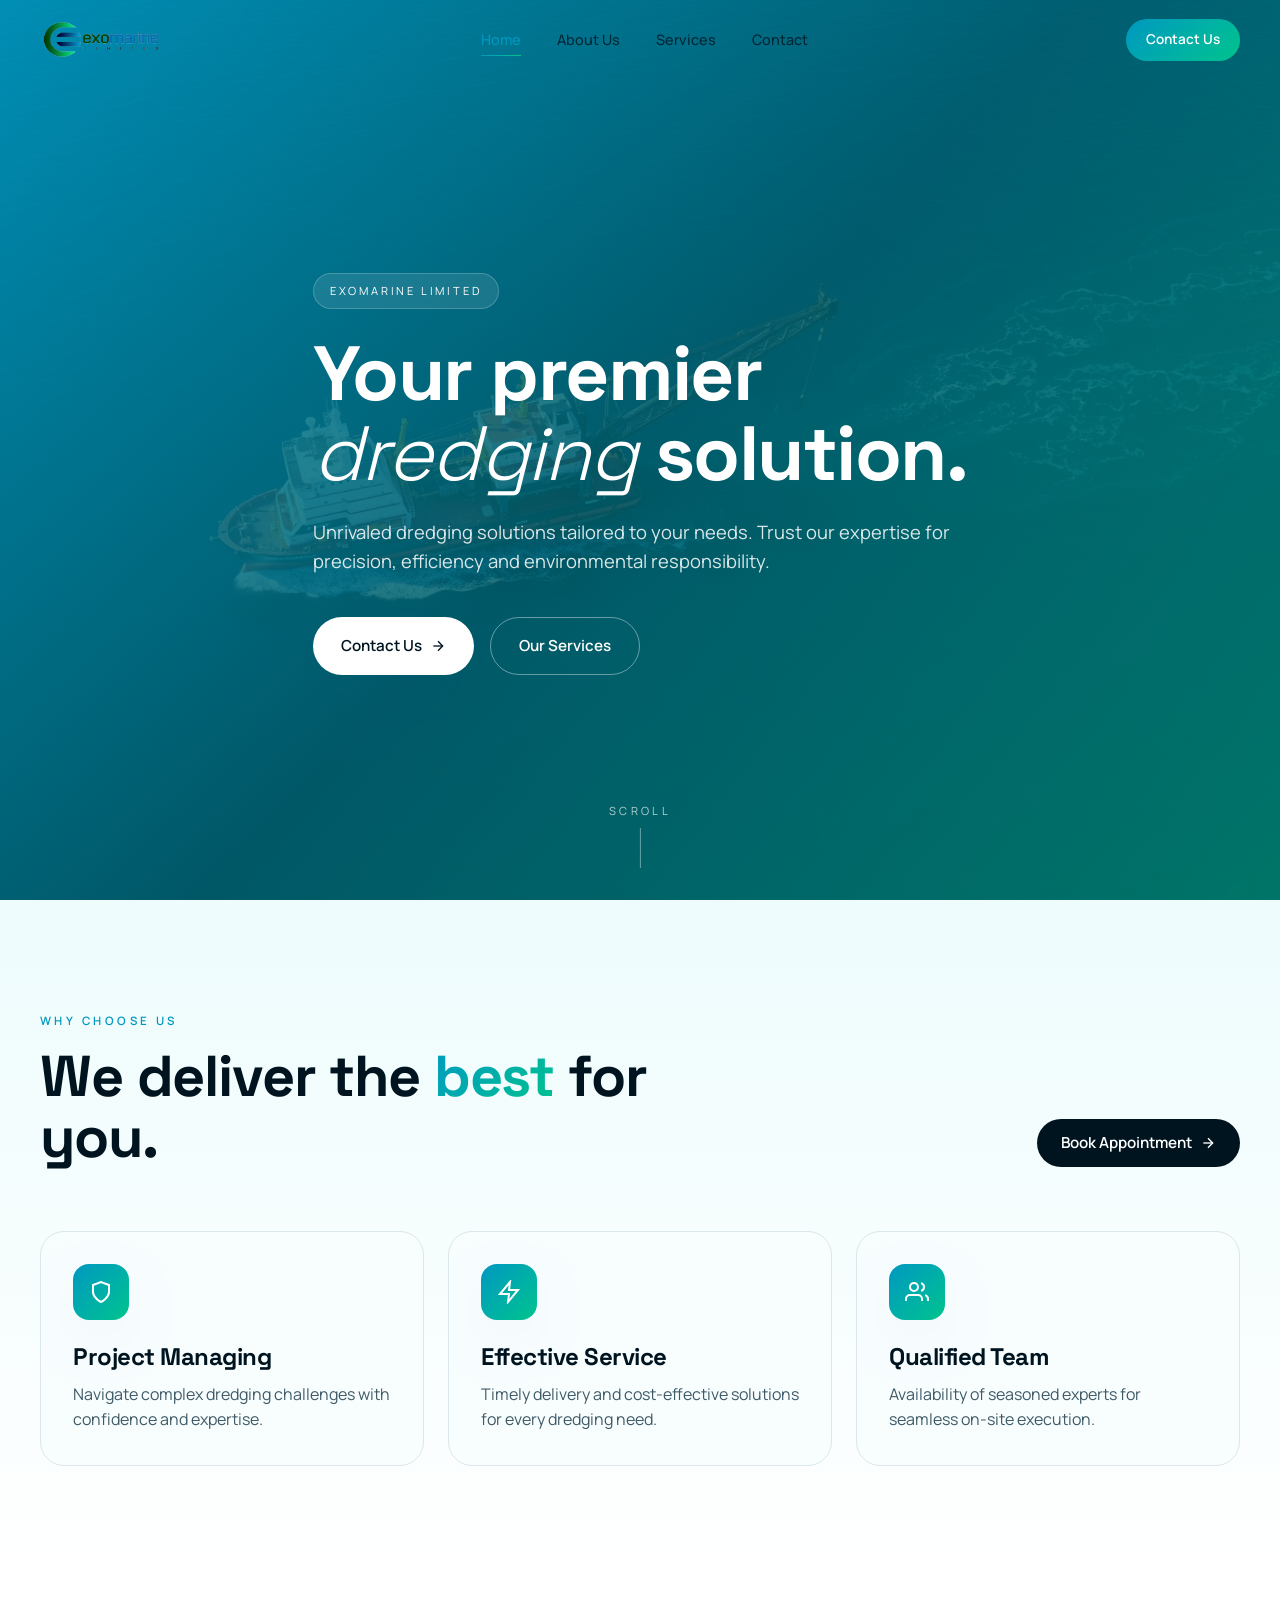
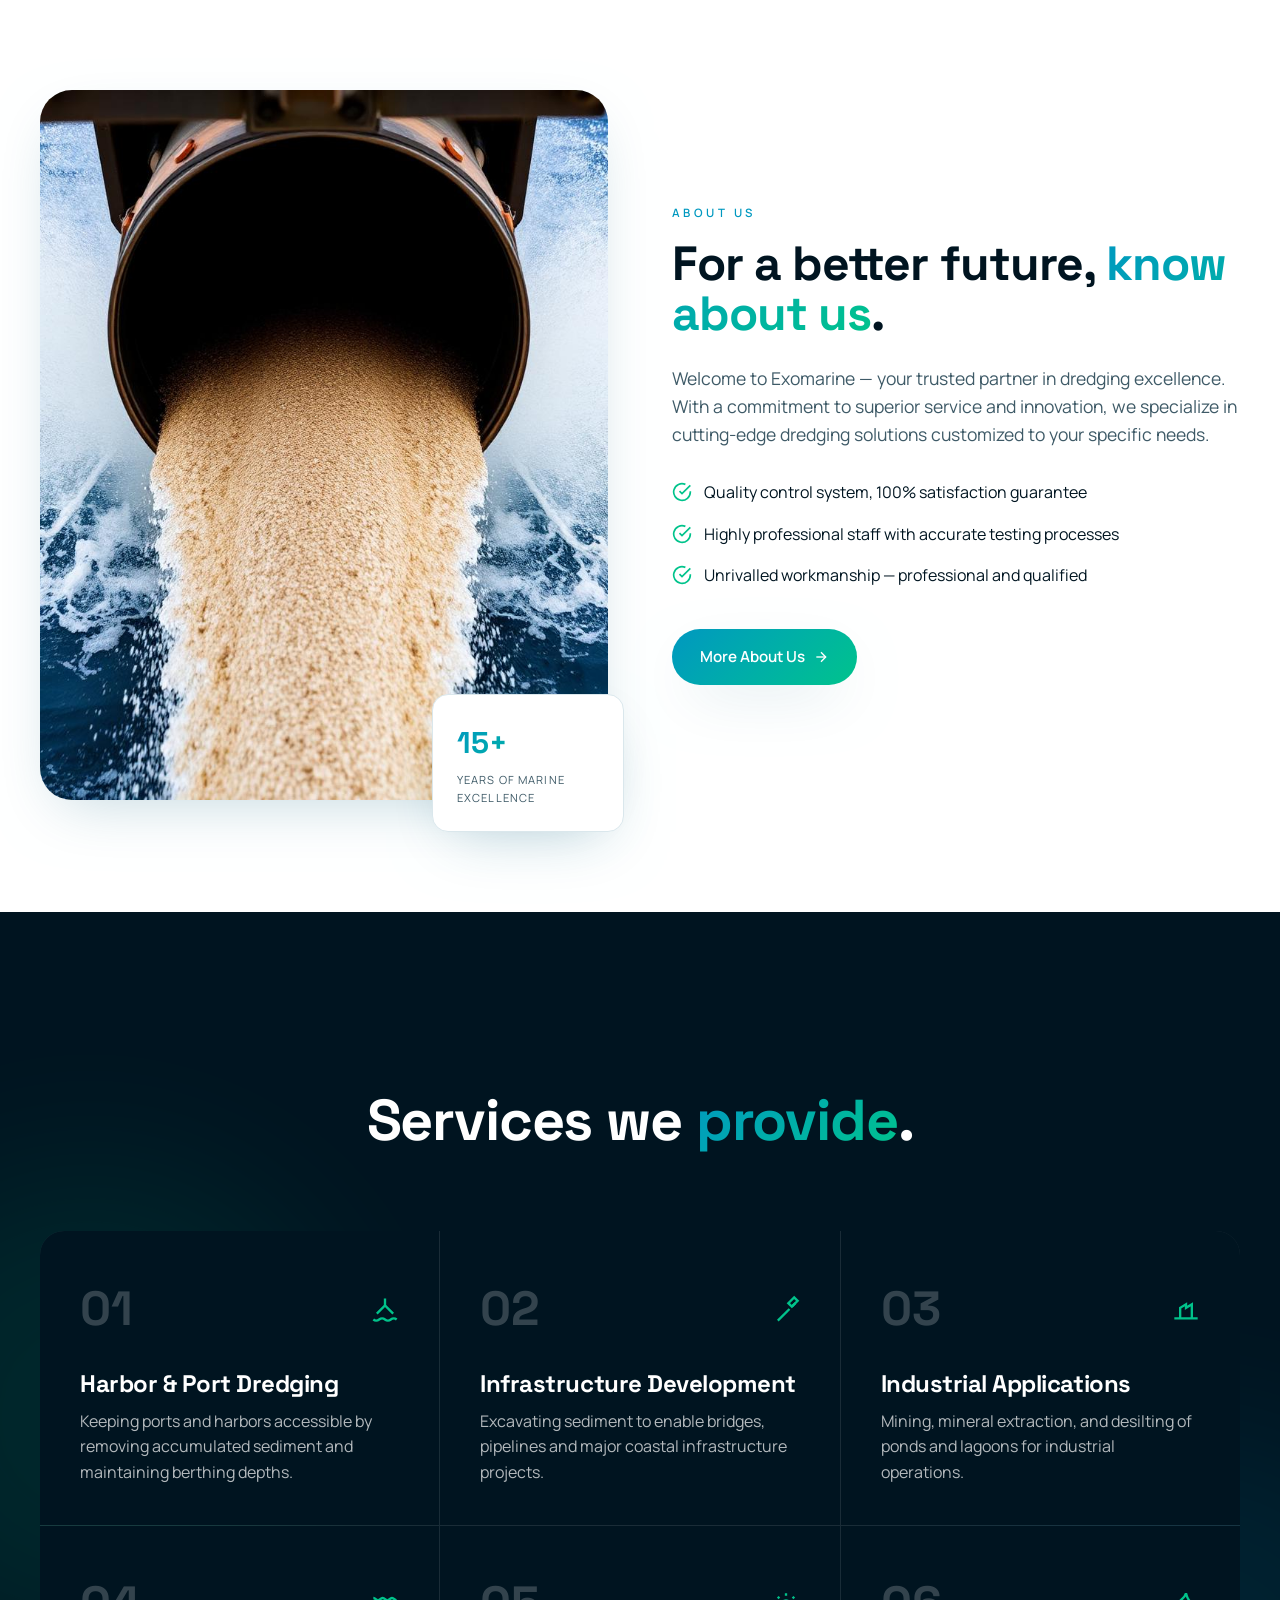
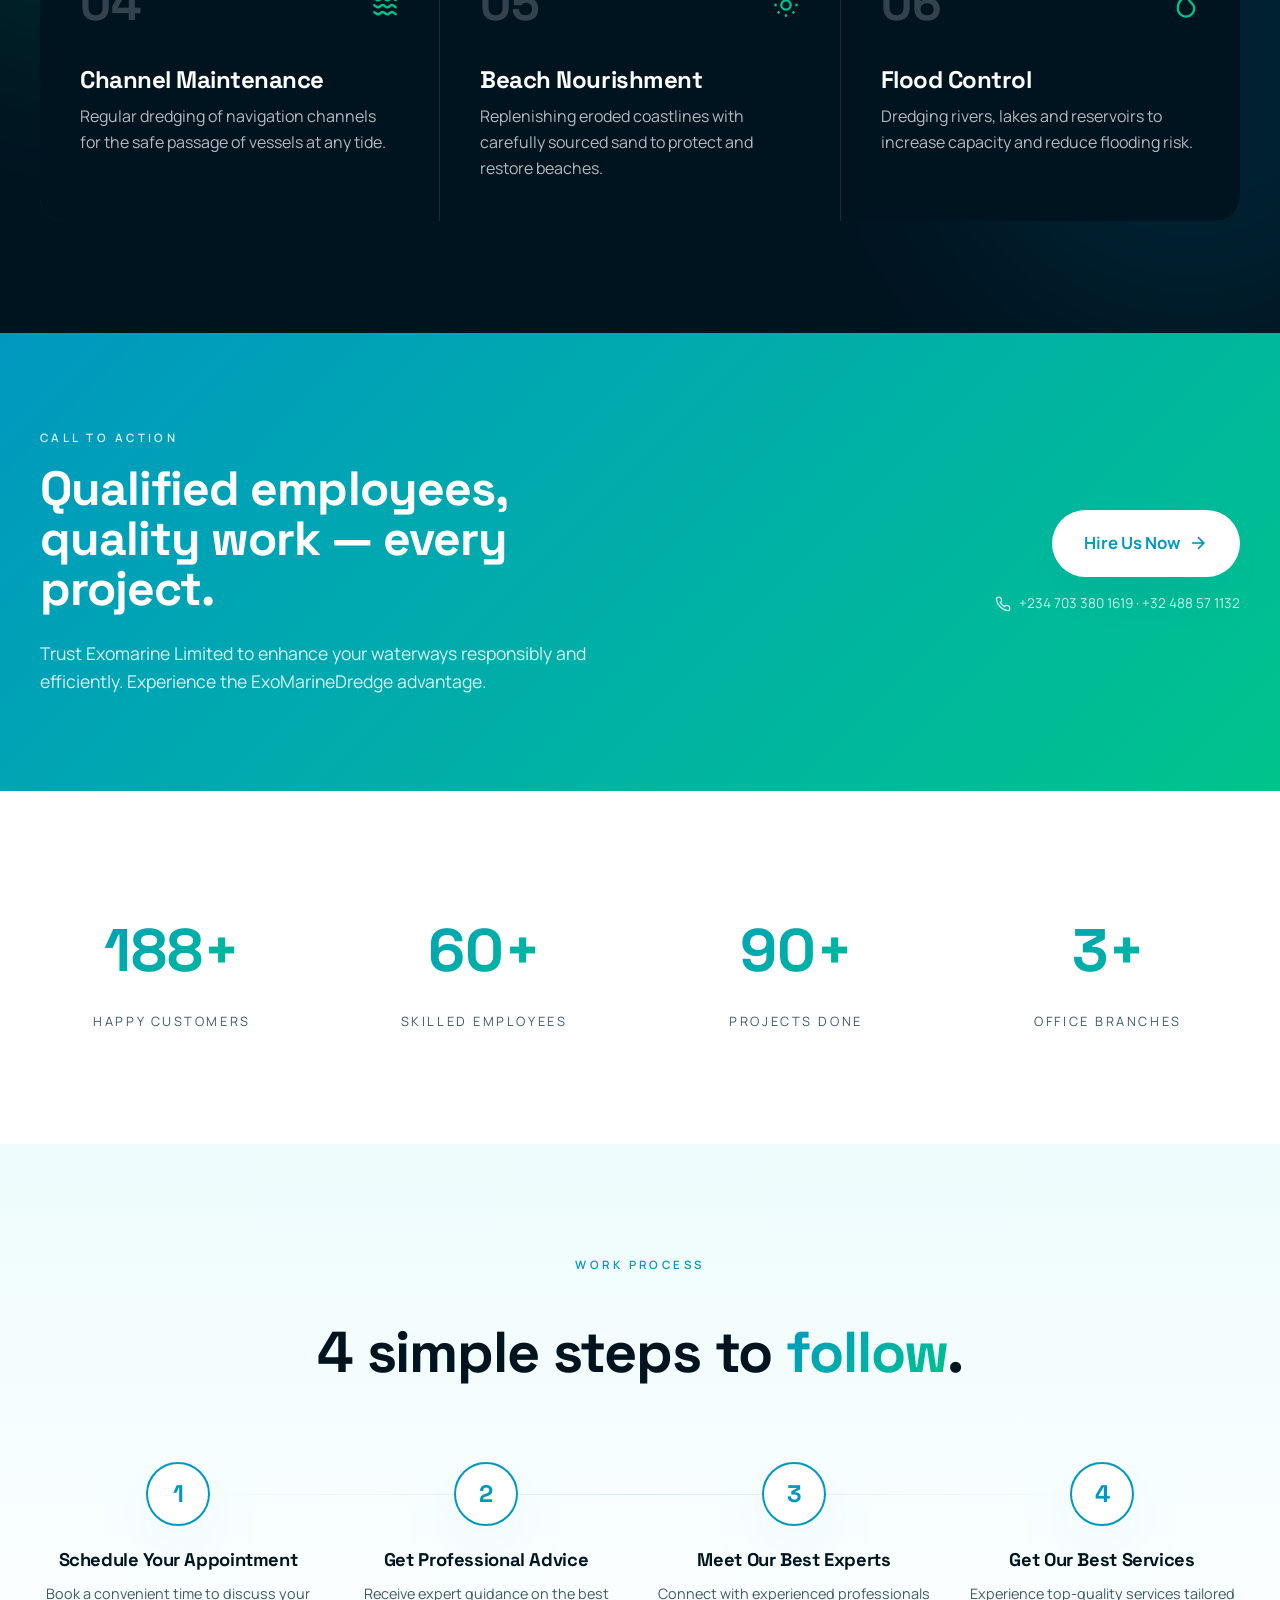
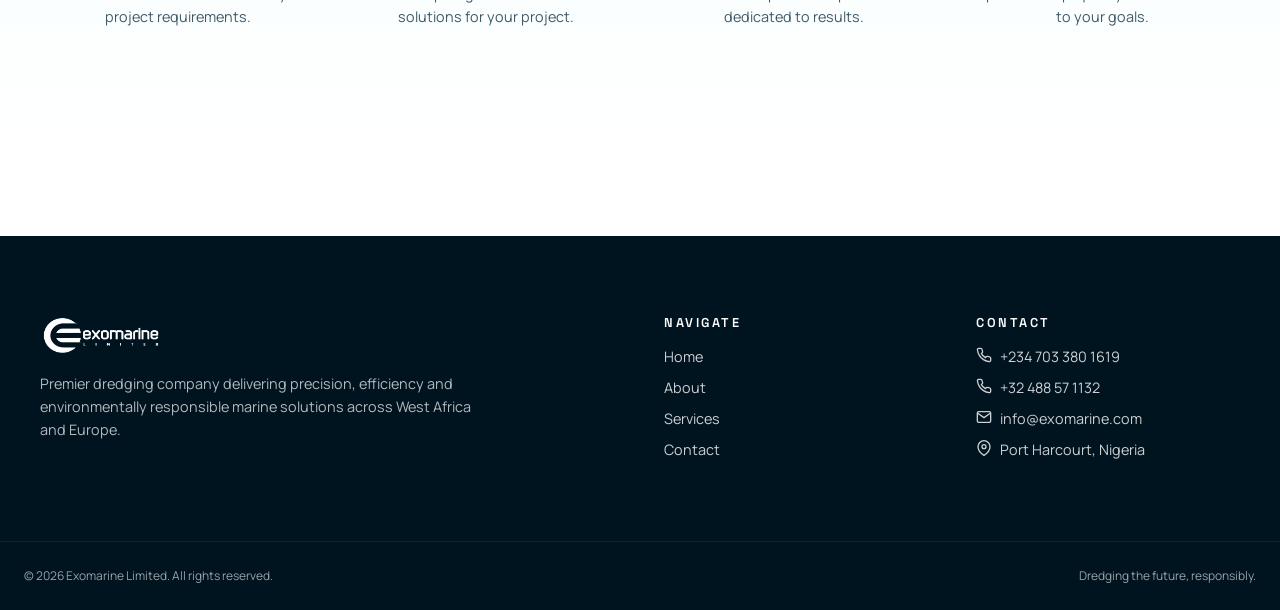
==== index.html @ 4a52fbdf "first commit" ====
<!DOCTYPE html>
<html lang="en">
<head>
<meta charset="UTF-8" />
<meta name="viewport" content="width=device-width, initial-scale=1.0" />
<title>Exomarine Limited — Premier Dredging Solutions</title>
<meta name="description" content="Unrivaled dredging solutions tailored to your needs. Precision, efficiency and environmental responsibility across ports, harbors and coastal infrastructure." />
<link rel="icon" href="images/cropped-Exomarinedredge-removebg-preview.png" />
<link rel="stylesheet" href="css/styles.css" />
</head>
<body>

<!-- HEADER -->
<header class="site-header">
  <div class="header-inner">
    <a href="index.html" class="logo"><img src="images/cropped-Exomarinedredge-removebg-preview.png" alt="Exomarine Logo" /></a>
    <nav class="nav-desktop">
      <a href="index.html" class="active">Home</a>
      <a href="about.html">About Us</a>
      <a href="services.html">Services</a>
      <a href="contact.html">Contact</a>
    </nav>
    <a href="contact.html" class="btn btn-brand header-cta">Contact Us</a>
    <button class="menu-toggle" aria-label="Toggle menu">
      <svg viewBox="0 0 24 24" fill="none" stroke="currentColor" stroke-width="2"><line x1="4" y1="6" x2="20" y2="6"/><line x1="4" y1="12" x2="20" y2="12"/><line x1="4" y1="18" x2="20" y2="18"/></svg>
    </button>
  </div>
  <nav class="nav-mobile">
    <a href="index.html">Home</a>
    <a href="about.html">About Us</a>
    <a href="services.html">Services</a>
    <a href="contact.html">Contact</a>
    <a href="contact.html" class="btn btn-brand">Contact Us</a>
  </nav>
</header>

<!-- HERO -->
<section class="hero">
  <div class="hero-bg"><img src="images/hero-dredger.jpg" alt="Industrial dredging vessel at sea" /></div>
  <div class="container hero-inner">
    <div class="reveal hero-pill">Exomarine Limited</div>
    <h1 class="reveal reveal-d1">Your premier<br /><span class="italic-light">dredging</span> solution.</h1>
    <p class="reveal reveal-d2">Unrivaled dredging solutions tailored to your needs. Trust our expertise for precision, efficiency and environmental responsibility.</p>
    <div class="reveal reveal-d3 hero-actions">
      <a href="contact.html" class="btn btn-white">Contact Us
        <svg class="arrow" width="16" height="16" viewBox="0 0 24 24" fill="none" stroke="currentColor" stroke-width="2"><line x1="5" y1="12" x2="19" y2="12"/><polyline points="12 5 19 12 12 19"/></svg></a>
      <a href="services.html" class="btn btn-outline-white">Our Services</a>
    </div>
  </div>
  <div class="scroll-cue">Scroll<div class="line"></div></div>
</section>

<!-- WHY CHOOSE US -->
<section class="section section-soft">
  <div class="container">
    <div class="section-head">
      <div class="reveal" style="max-width:640px">
        <div class="eyebrow" style="margin-bottom:1rem">Why Choose Us</div>
        <h2>We deliver the <span class="gradient-text">best</span> for you.</h2>
      </div>
      <a href="contact.html" class="btn btn-dark reveal">Book Appointment
        <svg class="arrow" width="16" height="16" viewBox="0 0 24 24" fill="none" stroke="currentColor" stroke-width="2"><line x1="5" y1="12" x2="19" y2="12"/><polyline points="12 5 19 12 12 19"/></svg></a>
    </div>
    <div class="feature-grid">
      <div class="feature-card reveal reveal-d1">
        <div class="icon-tile"><svg viewBox="0 0 24 24" fill="none" stroke="currentColor" stroke-width="2"><path d="M12 22s8-4 8-10V5l-8-3-8 3v7c0 6 8 10 8 10z"/></svg></div>
        <h3>Project Managing</h3>
        <p>Navigate complex dredging challenges with confidence and expertise.</p>
      </div>
      <div class="feature-card reveal reveal-d2">
        <div class="icon-tile"><svg viewBox="0 0 24 24" fill="none" stroke="currentColor" stroke-width="2"><polygon points="13 2 3 14 12 14 11 22 21 10 12 10 13 2"/></svg></div>
        <h3>Effective Service</h3>
        <p>Timely delivery and cost-effective solutions for every dredging need.</p>
      </div>
      <div class="feature-card reveal reveal-d3">
        <div class="icon-tile"><svg viewBox="0 0 24 24" fill="none" stroke="currentColor" stroke-width="2"><path d="M17 21v-2a4 4 0 0 0-4-4H5a4 4 0 0 0-4 4v2"/><circle cx="9" cy="7" r="4"/><path d="M23 21v-2a4 4 0 0 0-3-3.87"/><path d="M16 3.13a4 4 0 0 1 0 7.75"/></svg></div>
        <h3>Qualified Team</h3>
        <p>Availability of seasoned experts for seamless on-site execution.</p>
      </div>
    </div>
  </div>
</section>

<!-- ABOUT -->
<section class="section">
  <div class="container split">
    <div class="reveal about-img-wrap">
      <div class="about-img"><img src="images/about-pipeline.jpg" alt="Dredging pipeline" loading="lazy" /></div>
      <div class="about-badge">
        <div class="num gradient-text">15+</div>
        <div class="lbl">Years of Marine Excellence</div>
      </div>
    </div>
    <div>
      <div class="reveal eyebrow" style="margin-bottom:1rem">About Us</div>
      <h2 class="reveal reveal-d1">For a better future, <span class="gradient-text">know about us</span>.</h2>
      <p class="reveal reveal-d2 lead">Welcome to Exomarine — your trusted partner in dredging excellence. With a commitment to superior service and innovation, we specialize in cutting-edge dredging solutions customized to your specific needs.</p>
      <ul class="check-list">
        <li class="reveal reveal-d2"><svg viewBox="0 0 24 24" fill="none" stroke="currentColor" stroke-width="2"><path d="M22 11.08V12a10 10 0 1 1-5.93-9.14"/><polyline points="22 4 12 14.01 9 11.01"/></svg><span>Quality control system, 100% satisfaction guarantee</span></li>
        <li class="reveal reveal-d3"><svg viewBox="0 0 24 24" fill="none" stroke="currentColor" stroke-width="2"><path d="M22 11.08V12a10 10 0 1 1-5.93-9.14"/><polyline points="22 4 12 14.01 9 11.01"/></svg><span>Highly professional staff with accurate testing processes</span></li>
        <li class="reveal reveal-d4"><svg viewBox="0 0 24 24" fill="none" stroke="currentColor" stroke-width="2"><path d="M22 11.08V12a10 10 0 1 1-5.93-9.14"/><polyline points="22 4 12 14.01 9 11.01"/></svg><span>Unrivalled workmanship — professional and qualified</span></li>
      </ul>
      <a href="about.html" class="btn btn-brand reveal">More About Us
        <svg class="arrow" width="16" height="16" viewBox="0 0 24 24" fill="none" stroke="currentColor" stroke-width="2"><line x1="5" y1="12" x2="19" y2="12"/><polyline points="12 5 19 12 12 19"/></svg></a>
    </div>
  </div>
</section>

<!-- SERVICES -->
<section class="section section-dark">
  <div class="blob1"></div><div class="blob2"></div>
  <div class="container">
    <div class="section-head center">
      <div class="reveal eyebrow eyebrow-secondary" style="margin-bottom:1rem">Our Services</div>
      <h2 class="reveal reveal-d1 center">Services we <span class="gradient-text">provide</span>.</h2>
    </div>
    <div class="svc-grid">
      <div class="svc-cell reveal reveal-d1">
        <div class="top"><span class="num">01</span>
          <svg class="svc-icon" viewBox="0 0 24 24" fill="none" stroke="currentColor" stroke-width="2"><path d="M2 21c.6.5 1.2 1 2.5 1 2.5 0 2.5-2 5-2 1.3 0 1.9.5 2.5 1s1.2 1 2.5 1c2.5 0 2.5-2 5-2 1.3 0 1.9.5 2.5 1"/><path d="M19 16l-7-7-7 7"/><path d="M12 3v6"/></svg></div>
        <h3>Harbor &amp; Port Dredging</h3>
        <p>Keeping ports and harbors accessible by removing accumulated sediment and maintaining berthing depths.</p>
      </div>
      <div class="svc-cell reveal reveal-d2">
        <div class="top"><span class="num">02</span>
          <svg class="svc-icon" viewBox="0 0 24 24" fill="none" stroke="currentColor" stroke-width="2"><path d="M15 12 5 22"/><path d="m20 7-3 3"/><path d="M22 5 19 2l-5 5 3 3z"/></svg></div>
        <h3>Infrastructure Development</h3>
        <p>Excavating sediment to enable bridges, pipelines and major coastal infrastructure projects.</p>
      </div>
      <div class="svc-cell reveal reveal-d3">
        <div class="top"><span class="num">03</span>
          <svg class="svc-icon" viewBox="0 0 24 24" fill="none" stroke="currentColor" stroke-width="2"><path d="M2 20h20"/><path d="M17 20V8l-5 3V8l-5 3v9"/></svg></div>
        <h3>Industrial Applications</h3>
        <p>Mining, mineral extraction, and desilting of ponds and lagoons for industrial operations.</p>
      </div>
      <div class="svc-cell reveal reveal-d4">
        <div class="top"><span class="num">04</span>
          <svg class="svc-icon" viewBox="0 0 24 24" fill="none" stroke="currentColor" stroke-width="2"><path d="M2 6c2 0 2 2 4 2s2-2 4-2 2 2 4 2 2-2 4-2 2 2 4 2"/><path d="M2 12c2 0 2 2 4 2s2-2 4-2 2 2 4 2 2-2 4-2 2 2 4 2"/><path d="M2 18c2 0 2 2 4 2s2-2 4-2 2 2 4 2 2-2 4-2 2 2 4 2"/></svg></div>
        <h3>Channel Maintenance</h3>
        <p>Regular dredging of navigation channels for the safe passage of vessels at any tide.</p>
      </div>
      <div class="svc-cell reveal reveal-d1">
        <div class="top"><span class="num">05</span>
          <svg class="svc-icon" viewBox="0 0 24 24" fill="none" stroke="currentColor" stroke-width="2"><circle cx="12" cy="12" r="4"/><path d="M12 2v2M12 20v2M4.93 4.93l1.41 1.41M17.66 17.66l1.41 1.41M2 12h2M20 12h2M6.34 17.66l-1.41 1.41M19.07 4.93l-1.41 1.41"/></svg></div>
        <h3>Beach Nourishment</h3>
        <p>Replenishing eroded coastlines with carefully sourced sand to protect and restore beaches.</p>
      </div>
      <div class="svc-cell reveal reveal-d2">
        <div class="top"><span class="num">06</span>
          <svg class="svc-icon" viewBox="0 0 24 24" fill="none" stroke="currentColor" stroke-width="2"><path d="M12 22a7 7 0 0 0 7-7c0-2-1-3.9-3-5.5S12.5 4 12 2c-.5 2-2 3.9-4 5.5S5 13 5 15a7 7 0 0 0 7 7z"/></svg></div>
        <h3>Flood Control</h3>
        <p>Dredging rivers, lakes and reservoirs to increase capacity and reduce flooding risk.</p>
      </div>
    </div>
  </div>
</section>

<!-- CTA STRIP -->
<section class="cta-strip">
  <div class="container grid">
    <div>
      <div class="reveal eyebrow eyebrow-light" style="margin-bottom:1rem">Call to Action</div>
      <h2 class="reveal reveal-d1">Qualified employees, quality work — every project.</h2>
      <p class="reveal reveal-d2">Trust Exomarine Limited to enhance your waterways responsibly and efficiently. Experience the ExoMarineDredge advantage.</p>
    </div>
    <div class="cta-side reveal reveal-d3">
      <a href="contact.html" class="btn btn-cta">Hire Us Now
        <svg class="arrow" width="20" height="20" viewBox="0 0 24 24" fill="none" stroke="currentColor" stroke-width="2"><line x1="5" y1="12" x2="19" y2="12"/><polyline points="12 5 19 12 12 19"/></svg></a>
      <span class="cta-phone"><svg viewBox="0 0 24 24" fill="none" stroke="currentColor" stroke-width="2"><path d="M22 16.92v3a2 2 0 0 1-2.18 2 19.79 19.79 0 0 1-8.63-3.07 19.5 19.5 0 0 1-6-6 19.79 19.79 0 0 1-3.07-8.67A2 2 0 0 1 4.11 2h3a2 2 0 0 1 2 1.72 12.84 12.84 0 0 0 .7 2.81 2 2 0 0 1-.45 2.11L8.09 9.91a16 16 0 0 0 6 6l1.27-1.27a2 2 0 0 1 2.11-.45 12.84 12.84 0 0 0 2.81.7A2 2 0 0 1 22 16.92z"/></svg> +234 703 380 1619 · +32 488 57 1132</span>
    </div>
  </div>
</section>

<!-- STATS -->
<section class="section">
  <div class="container stats">
    <div class="stat reveal reveal-d1"><div class="num" data-count="250">0+</div><div class="lbl">Happy Customers</div></div>
    <div class="stat reveal reveal-d2"><div class="num" data-count="80">0+</div><div class="lbl">Skilled Employees</div></div>
    <div class="stat reveal reveal-d3"><div class="num" data-count="120">0+</div><div class="lbl">Projects Done</div></div>
    <div class="stat reveal reveal-d4"><div class="num" data-count="4">0+</div><div class="lbl">Office Branches</div></div>
  </div>
</section>

<!-- PROCESS -->
<section class="section section-soft">
  <div class="container">
    <div class="section-head center">
      <div class="reveal eyebrow" style="margin-bottom:1rem">Work Process</div>
      <h2 class="reveal reveal-d1 center">4 simple steps to <span class="gradient-text">follow</span>.</h2>
    </div>
    <div class="process">
      <div class="step reveal reveal-d1"><div class="step-num">1</div><h3>Schedule Your Appointment</h3><p>Book a convenient time to discuss your project requirements.</p></div>
      <div class="step reveal reveal-d2"><div class="step-num">2</div><h3>Get Professional Advice</h3><p>Receive expert guidance on the best solutions for your project.</p></div>
      <div class="step reveal reveal-d3"><div class="step-num">3</div><h3>Meet Our Best Experts</h3><p>Connect with experienced professionals dedicated to results.</p></div>
      <div class="step reveal reveal-d4"><div class="step-num">4</div><h3>Get Our Best Services</h3><p>Experience top-quality services tailored to your goals.</p></div>
    </div>
  </div>
</section>

<!-- FOOTER -->
<footer class="site-footer">
  <div class="footer-inner">
    <div class="footer-brand">
      <img src="images/cropped-Exomarinedredge-removebg-preview.png" alt="Exomarine Logo" />
      <p>Premier dredging company delivering precision, efficiency and environmentally responsible marine solutions across West Africa and Europe.</p>
    </div>
    <div class="footer-col">
      <h4>Navigate</h4>
      <ul>
        <li><a href="index.html">Home</a></li>
        <li><a href="about.html">About</a></li>
        <li><a href="services.html">Services</a></li>
        <li><a href="contact.html">Contact</a></li>
      </ul>
    </div>
    <div class="footer-col">
      <h4>Contact</h4>
      <ul>
        <li><svg viewBox="0 0 24 24" fill="none" stroke="currentColor" stroke-width="2"><path d="M22 16.92v3a2 2 0 0 1-2.18 2 19.79 19.79 0 0 1-8.63-3.07 19.5 19.5 0 0 1-6-6 19.79 19.79 0 0 1-3.07-8.67A2 2 0 0 1 4.11 2h3a2 2 0 0 1 2 1.72 12.84 12.84 0 0 0 .7 2.81 2 2 0 0 1-.45 2.11L8.09 9.91a16 16 0 0 0 6 6l1.27-1.27a2 2 0 0 1 2.11-.45 12.84 12.84 0 0 0 2.81.7A2 2 0 0 1 22 16.92z"/></svg> +234 703 380 1619</li>
        <li><svg viewBox="0 0 24 24" fill="none" stroke="currentColor" stroke-width="2"><path d="M22 16.92v3a2 2 0 0 1-2.18 2 19.79 19.79 0 0 1-8.63-3.07 19.5 19.5 0 0 1-6-6 19.79 19.79 0 0 1-3.07-8.67A2 2 0 0 1 4.11 2h3a2 2 0 0 1 2 1.72 12.84 12.84 0 0 0 .7 2.81 2 2 0 0 1-.45 2.11L8.09 9.91a16 16 0 0 0 6 6l1.27-1.27a2 2 0 0 1 2.11-.45 12.84 12.84 0 0 0 2.81.7A2 2 0 0 1 22 16.92z"/></svg> +32 488 57 1132</li>
        <li><svg viewBox="0 0 24 24" fill="none" stroke="currentColor" stroke-width="2"><path d="M4 4h16c1.1 0 2 .9 2 2v12c0 1.1-.9 2-2 2H4c-1.1 0-2-.9-2-2V6c0-1.1.9-2 2-2z"/><polyline points="22,6 12,13 2,6"/></svg> info@exomarine.com</li>
        <li><svg viewBox="0 0 24 24" fill="none" stroke="currentColor" stroke-width="2"><path d="M21 10c0 7-9 13-9 13s-9-6-9-13a9 9 0 0 1 18 0z"/><circle cx="12" cy="10" r="3"/></svg> Port Harcourt, Nigeria</li>
      </ul>
    </div>
  </div>
  <div class="footer-bottom">
    <span>© <span id="year">2025</span> Exomarine Limited. All rights reserved.</span>
    <span>Dredging the future, responsibly.</span>
  </div>
</footer>

<script src="js/main.js"></script>
</body>
</html>
---- css/styles.css ----
/* Exomarine Limited — Static Stylesheet */
@import url('https://fonts.googleapis.com/css2?family=Space+Grotesk:wght@400;500;600;700&family=Manrope:wght@300;400;500;600;700;800&display=swap');

:root {
  --background: oklch(1 0 0);
  --foreground: oklch(0.18 0.04 230);
  --card: oklch(0.99 0.005 220);
  --muted: oklch(0.96 0.01 220);
  --muted-foreground: oklch(0.45 0.04 230);
  --border: oklch(0.92 0.015 220);
  --primary: oklch(0.62 0.14 220);
  --secondary: oklch(0.72 0.16 165);
  --brand-blue: oklch(0.62 0.14 220);
  --brand-green: oklch(0.72 0.16 165);

  --gradient-brand: linear-gradient(135deg, var(--brand-blue), var(--brand-green));
  --gradient-hero: linear-gradient(135deg, oklch(0.62 0.14 220 / 0.92), oklch(0.42 0.14 200 / 0.85) 50%, oklch(0.55 0.15 175 / 0.8));
  --gradient-soft: linear-gradient(180deg, oklch(0.98 0.015 200), oklch(1 0 0));
  --shadow-elegant: 0 20px 60px -20px oklch(0.42 0.12 220 / 0.25);
  --shadow-glow: 0 0 80px oklch(0.72 0.16 175 / 0.3);

  --font-display: 'Space Grotesk', system-ui, sans-serif;
  --font-body: 'Manrope', system-ui, sans-serif;
}

* { box-sizing: border-box; margin: 0; padding: 0; }
html { scroll-behavior: smooth; -webkit-text-size-adjust: 100%; }
body {
  font-family: var(--font-body);
  color: var(--foreground);
  background: var(--background);
  line-height: 1.6;
  -webkit-font-smoothing: antialiased;
}
img { max-width: 100%; display: block; }
a { color: inherit; text-decoration: none; }
button { font: inherit; cursor: pointer; border: none; background: none; color: inherit; }

h1, h2, h3, h4, h5 {
  font-family: var(--font-display);
  letter-spacing: -0.02em;
  line-height: 1.05;
  font-weight: 700;
}

.container { max-width: 1280px; margin: 0 auto; padding: 0 1.5rem; }
@media (min-width: 1024px) { .container { padding: 0 2.5rem; } }

.font-display { font-family: var(--font-display); }
.italic-light { font-style: italic; font-weight: 300; }
.gradient-text {
  background: var(--gradient-brand);
  -webkit-background-clip: text;
  background-clip: text;
  color: transparent;
}
.bg-gradient-brand { background: var(--gradient-brand); }
.bg-gradient-hero { background: var(--gradient-hero); }
.bg-gradient-soft { background: var(--gradient-soft); }
.shadow-elegant { box-shadow: var(--shadow-elegant); }
.shadow-glow { box-shadow: var(--shadow-glow); }

/* Buttons */
.btn {
  display: inline-flex; align-items: center; gap: .5rem;
  padding: 1rem 1.75rem; border-radius: 999px;
  font-weight: 600; font-size: .95rem;
  transition: transform .25s, box-shadow .25s, background .25s, color .25s;
  white-space: nowrap;
}
.btn .arrow { transition: transform .25s; }
.btn:hover .arrow { transform: translateX(4px); }
.btn-white { background: #fff; color: var(--foreground); box-shadow: var(--shadow-elegant); }
.btn-white:hover { box-shadow: var(--shadow-glow); }
.btn-outline-white { border: 1px solid rgba(255,255,255,.4); color: #fff; }
.btn-outline-white:hover { background: rgba(255,255,255,.1); }
.btn-dark { background: var(--foreground); color: #fff; padding: .75rem 1.5rem; }
.btn-dark:hover { opacity: .9; }
.btn-brand { background: var(--gradient-brand); color: #fff; box-shadow: var(--shadow-elegant); }
.btn-brand:hover { box-shadow: var(--shadow-glow); }
.btn-cta { background: #fff; color: var(--primary); padding: 1.25rem 2rem; font-size: 1.05rem; font-weight: 700; box-shadow: var(--shadow-elegant); }
.btn-cta:hover { transform: scale(1.02); }

.eyebrow {
  font-size: .72rem; text-transform: uppercase;
  letter-spacing: .3em; font-weight: 600; color: var(--primary);
}
.eyebrow-light { color: rgba(255,255,255,.85); }
.eyebrow-secondary { color: var(--secondary); }

/* Header */
.site-header {
  position: fixed; top: 0; left: 0; right: 0; z-index: 50;
  transition: background .5s, border-color .5s, box-shadow .5s, backdrop-filter .5s;
  background: transparent;
}
.site-header.scrolled {
  background: oklch(1 0 0 / 0.85);
  backdrop-filter: blur(18px);
  -webkit-backdrop-filter: blur(18px);
  border-bottom: 1px solid var(--border);
  box-shadow: 0 1px 2px rgba(0,0,0,.04);
}
.header-inner {
  max-width: 1280px; margin: 0 auto; padding: 0 1.5rem;
  height: 80px; display: flex; align-items: center; justify-content: space-between;
}
@media (min-width: 1024px) { .header-inner { padding: 0 2.5rem; } }
.logo img { height: 40px; width: auto; }
.nav-desktop { display: none; align-items: center; gap: .25rem; }
.nav-desktop a {
  position: relative; padding: .5rem 1rem; font-size: .9rem; font-weight: 500;
  color: oklch(0.18 0.04 230 / .8); transition: color .2s;
}
.nav-desktop a:hover, .nav-desktop a.active { color: var(--primary); }
.nav-desktop a::after {
  content: ""; position: absolute; left: 1rem; right: 1rem; bottom: 4px;
  height: 1px; background: var(--gradient-brand);
  transform: scaleX(0); transform-origin: left; transition: transform .25s;
}
.nav-desktop a:hover::after, .nav-desktop a.active::after { transform: scaleX(1); }
.header-cta { display: none; }
.menu-toggle { display: inline-flex; padding: .5rem; }
.menu-toggle svg { width: 24px; height: 24px; }
.nav-mobile {
  display: none; background: var(--background); border-top: 1px solid var(--border);
  padding: 1rem 1.5rem; flex-direction: column; gap: .5rem;
}
.nav-mobile.open { display: flex; }
.nav-mobile a { padding: .5rem 0; font-weight: 500; font-size: .95rem; }
.nav-mobile .btn { margin-top: .5rem; justify-content: center; padding: .85rem 1.25rem; }

@media (min-width: 768px) {
  .nav-desktop { display: flex; }
  .header-cta { display: inline-flex; padding: .65rem 1.25rem; font-size: .85rem; font-weight: 600; }
  .menu-toggle { display: none; }
  .nav-mobile { display: none !important; }
}

/* Sections */
section { position: relative; }
.section { padding: 7rem 0; }
.section-soft { background: var(--gradient-soft); }
.section-dark { background: var(--foreground); color: var(--background); overflow: hidden; }
.section-dark .text-muted { color: rgba(255,255,255,.7); }

/* Hero */
.hero {
  position: relative; min-height: 100svh;
  display: flex; align-items: center; overflow: hidden;
  color: #fff;
}
.hero-bg { position: absolute; inset: 0; z-index: -1; will-change: transform; }
.hero-bg img { width: 100%; height: 100%; object-fit: cover; }
.hero-bg::after { content: ""; position: absolute; inset: 0; background: var(--gradient-hero); }
.hero-inner { padding: 8rem 0 5rem; }
.hero h1 {
  font-size: clamp(2.5rem, 6vw, 5.5rem);
  margin: 1.5rem 0;
}
.hero p { font-size: 1.15rem; max-width: 640px; color: rgba(255,255,255,.85); margin-bottom: 2.5rem; }
.hero-actions { display: flex; flex-wrap: wrap; gap: 1rem; }
.hero-pill {
  display: inline-flex; align-items: center; padding: .5rem 1rem; border-radius: 999px;
  background: rgba(255,255,255,.1); backdrop-filter: blur(8px);
  border: 1px solid rgba(255,255,255,.2);
  font-size: .7rem; text-transform: uppercase; letter-spacing: .25em;
}
.scroll-cue {
  position: absolute; bottom: 2rem; left: 50%; transform: translateX(-50%);
  color: rgba(255,255,255,.7); font-size: .7rem; letter-spacing: .3em;
  text-transform: uppercase; display: flex; flex-direction: column; align-items: center; gap: .5rem;
  animation: float-slow 6s ease-in-out infinite;
}
.scroll-cue .line { width: 1px; height: 40px; background: rgba(255,255,255,.4); }

@keyframes float-slow { 0%,100%{ transform: translateX(-50%) translateY(0); } 50% { transform: translateX(-50%) translateY(-12px); } }

/* Section header utility */
.section-head { display: flex; flex-wrap: wrap; align-items: end; justify-content: space-between; gap: 2rem; margin-bottom: 4rem; }
.section-head h2, .section-title { font-size: clamp(2rem, 4.5vw, 3.75rem); }
.center { text-align: center; }
.center .section-head, .section-head.center { justify-content: center; flex-direction: column; align-items: center; margin-bottom: 5rem; }

/* Feature grid (Why choose us) */
.feature-grid { display: grid; gap: 1.5rem; grid-template-columns: 1fr; }
@media (min-width: 768px) { .feature-grid { grid-template-columns: repeat(3, 1fr); } }
.feature-card {
  position: relative; padding: 2rem; border: 1px solid var(--border);
  background: var(--card); border-radius: 1.5rem;
  transition: transform .5s, box-shadow .5s; overflow: hidden;
}
.feature-card:hover { transform: translateY(-4px); box-shadow: var(--shadow-elegant); }
.icon-tile {
  width: 56px; height: 56px; border-radius: 1rem; display: grid; place-items: center;
  background: var(--gradient-brand); box-shadow: var(--shadow-elegant); margin-bottom: 1.5rem;
}
.icon-tile svg { width: 24px; height: 24px; color: #fff; }
.feature-card h3 { font-size: 1.5rem; margin-bottom: .75rem; }
.feature-card p { color: var(--muted-foreground); }

/* About split */
.split { display: grid; gap: 4rem; grid-template-columns: 1fr; align-items: center; }
@media (min-width: 1024px) { .split { grid-template-columns: 1fr 1fr; } }
.about-img-wrap { position: relative; }
.about-img {
  aspect-ratio: 4/5; border-radius: 2rem; overflow: hidden; box-shadow: var(--shadow-elegant);
}
.about-img img { width: 100%; height: 100%; object-fit: cover; }
.about-badge {
  position: absolute; bottom: -2rem; right: -1rem; background: var(--background);
  border: 1px solid var(--border); border-radius: 1rem; padding: 1.5rem;
  width: 12rem; box-shadow: var(--shadow-elegant);
}
.about-badge .num { font-family: var(--font-display); font-weight: 700; font-size: 1.875rem; }
.about-badge .lbl { font-size: .7rem; color: var(--muted-foreground); text-transform: uppercase; letter-spacing: .1em; margin-top: .25rem; }
.split h2 { font-size: clamp(2rem, 4vw, 3rem); margin: 1rem 0 1.5rem; }
.split p.lead { color: var(--muted-foreground); font-size: 1.1rem; margin-bottom: 2rem; }
.check-list { list-style: none; display: flex; flex-direction: column; gap: 1rem; margin-bottom: 2.5rem; }
.check-list li { display: flex; gap: .75rem; align-items: flex-start; }
.check-list svg { width: 20px; height: 20px; color: var(--secondary); flex-shrink: 0; margin-top: 2px; }

/* Services dark grid */
.svc-grid {
  display: grid; gap: 1px; background: rgba(255,255,255,.1);
  border-radius: 1.5rem; overflow: hidden; grid-template-columns: 1fr;
}
@media (min-width: 768px) { .svc-grid { grid-template-columns: repeat(2, 1fr); } }
@media (min-width: 1024px) { .svc-grid { grid-template-columns: repeat(3, 1fr); } }
.svc-cell {
  background: var(--foreground); padding: 2.5rem; transition: background .5s;
}
.svc-cell:hover { background: rgba(255,255,255,.05); }
.svc-cell .top { display: flex; align-items: center; justify-content: space-between; margin-bottom: 1.5rem; }
.svc-cell .num {
  font-family: var(--font-display); font-weight: 700; font-size: 3rem; opacity: .2;
  transition: opacity .3s;
}
.svc-cell:hover .num { opacity: 1; background: var(--gradient-brand); -webkit-background-clip: text; background-clip: text; color: transparent; }
.svc-cell svg.svc-icon { width: 28px; height: 28px; color: var(--secondary); }
.svc-cell h3 { font-size: 1.5rem; margin-bottom: .75rem; }
.svc-cell p { color: rgba(255,255,255,.7); }

.section-dark .blob1, .section-dark .blob2 {
  position: absolute; width: 500px; height: 500px; border-radius: 50%;
  filter: blur(80px); opacity: .1; pointer-events: none;
}
.section-dark .blob1 { background: var(--secondary); top: 25%; left: -10rem; }
.section-dark .blob2 { background: var(--primary); bottom: 0; right: -10rem; }

/* CTA strip */
.cta-strip { padding: 6rem 0; background: var(--gradient-brand); color: #fff; }
.cta-strip .grid { display: grid; gap: 2.5rem; grid-template-columns: 1fr; align-items: center; }
@media (min-width: 768px) { .cta-strip .grid { grid-template-columns: 1fr 1fr; } }
.cta-strip h2 { font-size: clamp(2rem, 4vw, 3rem); }
.cta-strip p { color: rgba(255,255,255,.85); margin-top: 1.5rem; font-size: 1.1rem; max-width: 36rem; }
.cta-side { display: flex; flex-direction: column; gap: 1rem; }
@media (min-width: 768px) { .cta-side { align-items: flex-end; } }
.cta-phone { font-size: .85rem; opacity: .8; display: inline-flex; align-items: center; gap: .5rem; }
.cta-phone svg { width: 16px; height: 16px; }

/* Stats */
.stats { display: grid; grid-template-columns: repeat(2, 1fr); gap: 3rem; text-align: center; }
@media (min-width: 768px) { .stats { grid-template-columns: repeat(4, 1fr); } }
.stat .num { font-family: var(--font-display); font-weight: 700; font-size: clamp(2.5rem, 5vw, 3.75rem);
  background: var(--gradient-brand); -webkit-background-clip: text; background-clip: text; color: transparent; }
.stat .lbl { margin-top: .75rem; font-size: .8rem; text-transform: uppercase; letter-spacing: .2em; color: var(--muted-foreground); }

/* Process */
.process { display: grid; gap: 2rem; grid-template-columns: 1fr; position: relative; }
@media (min-width: 768px) { .process { grid-template-columns: repeat(4, 1fr); } }
.process::before {
  content: ""; position: absolute; top: 32px; left: 12%; right: 12%; height: 1px;
  background: linear-gradient(to right, transparent, var(--border), transparent);
  display: none;
}
@media (min-width: 768px) { .process::before { display: block; } }
.step { text-align: center; position: relative; }
.step-num {
  width: 64px; height: 64px; border-radius: 50%; margin: 0 auto 1.5rem;
  background: var(--background); border: 2px solid var(--primary);
  display: grid; place-items: center; font-family: var(--font-display);
  font-weight: 700; font-size: 1.5rem; color: var(--primary);
  box-shadow: var(--shadow-elegant);
}
.step h3 { font-size: 1.15rem; margin-bottom: .75rem; }
.step p { color: var(--muted-foreground); font-size: .9rem; }

/* Inner page hero */
.page-hero {
  padding: 10rem 0 6rem; position: relative; overflow: hidden; color: #fff;
}
.page-hero .bg { position: absolute; inset: 0; z-index: -1; }
.page-hero .bg img { width: 100%; height: 100%; object-fit: cover; }
.page-hero .bg::after { content: ""; position: absolute; inset: 0; background: var(--gradient-hero); }
.page-hero h1 { font-size: clamp(2.5rem, 6vw, 4.5rem); margin: 1rem 0; max-width: 56rem; }
.page-hero p { color: rgba(255,255,255,.85); font-size: 1.1rem; max-width: 40rem; margin-top: 1.5rem; }

.page-hero.light { background: var(--gradient-soft); color: var(--foreground); padding: 10rem 0 5rem; }
.page-hero.light h1 { color: var(--foreground); }
.page-hero.light p { color: var(--muted-foreground); }

/* Values */
.values { display: grid; gap: 1.5rem; grid-template-columns: 1fr; }
@media (min-width: 768px) { .values { grid-template-columns: repeat(2, 1fr); } }
@media (min-width: 1024px) { .values { grid-template-columns: repeat(4, 1fr); } }
.value-card {
  padding: 2rem; border: 1px solid var(--border); border-radius: 1.5rem;
  background: var(--card); transition: box-shadow .3s;
}
.value-card:hover { box-shadow: var(--shadow-elegant); }
.value-card .icon-tile { width: 48px; height: 48px; border-radius: .85rem; margin-bottom: 1.25rem; }
.value-card .icon-tile svg { width: 20px; height: 20px; }
.value-card h3 { font-size: 1.25rem; margin-bottom: .5rem; }
.value-card p { font-size: .9rem; color: var(--muted-foreground); }

/* Services list (services page) */
.svc-list {
  display: flex; flex-direction: column; gap: 1px; background: var(--border);
  border-radius: 1.5rem; overflow: hidden;
}
.svc-row {
  background: var(--background); padding: 2.5rem;
  display: grid; gap: 2rem; grid-template-columns: 1fr;
  transition: background .4s;
}
.svc-row:hover { background: oklch(0.96 0.01 220 / .5); }
@media (min-width: 768px) {
  .svc-row { grid-template-columns: 80px 80px 1fr 140px; padding: 3.5rem; align-items: start; }
}
.svc-row .num {
  font-family: var(--font-display); font-weight: 700; font-size: 4rem; opacity: .2;
  line-height: 1;
}
.svc-row:hover .num { opacity: 1; background: var(--gradient-brand); -webkit-background-clip: text; background-clip: text; color: transparent; }
.svc-row .icon-tile { margin: 0; }
.svc-row h3 { font-size: clamp(1.5rem, 2.5vw, 2.25rem); margin-bottom: .75rem; }
.svc-row p { color: var(--muted-foreground); font-size: 1.05rem; }
.svc-row .enquire {
  color: var(--primary); font-weight: 600; display: inline-flex; align-items: center; gap: .5rem;
  align-self: center;
}
.svc-row .enquire svg { transition: transform .25s; width: 16px; height: 16px; }
.svc-row .enquire:hover svg { transform: translateX(4px); }

.cta-card {
  background: var(--gradient-brand); color: #fff; border-radius: 2rem;
  padding: 5rem 2rem; text-align: center; box-shadow: var(--shadow-elegant);
}
.cta-card h2 { font-size: clamp(2rem, 4vw, 3rem); max-width: 48rem; margin: 0 auto; }

/* Contact */
.contact-grid { display: grid; gap: 3rem; grid-template-columns: 1fr; }
@media (min-width: 1024px) { .contact-grid { grid-template-columns: 2fr 3fr; } }
.contact-cards { display: flex; flex-direction: column; gap: 1.5rem; }
.contact-card {
  background: var(--card); border: 1px solid var(--border);
  border-radius: 1rem; padding: 1.5rem; display: flex; gap: 1rem;
  transition: box-shadow .3s;
}
.contact-card:hover { box-shadow: var(--shadow-elegant); }
.contact-card .icon-tile { width: 48px; height: 48px; border-radius: .85rem; margin: 0; flex-shrink: 0; }
.contact-card .icon-tile svg { width: 20px; height: 20px; }
.contact-card .title { font-family: var(--font-display); font-weight: 700; font-size: 1.05rem; margin-bottom: .25rem; }
.contact-card .line { color: var(--muted-foreground); font-size: .85rem; }

.contact-form {
  background: var(--foreground); color: var(--background);
  border-radius: 1.5rem; padding: 2.5rem; box-shadow: var(--shadow-elegant);
}
@media (min-width: 768px) { .contact-form { padding: 3rem; } }
.contact-form h2 { font-size: clamp(1.75rem, 3vw, 2.25rem); margin-bottom: 2rem; }
.form-grid { display: grid; gap: 1.25rem; grid-template-columns: 1fr; }
@media (min-width: 768px) { .form-grid { grid-template-columns: repeat(2, 1fr); } }
.form-grid .full { grid-column: 1 / -1; }
.contact-form input, .contact-form textarea {
  width: 100%; background: rgba(255,255,255,.05);
  border: 1px solid rgba(255,255,255,.1);
  border-radius: .75rem; padding: 1rem 1.25rem;
  color: var(--background); font: inherit;
  transition: border-color .25s;
}
.contact-form input::placeholder, .contact-form textarea::placeholder { color: rgba(255,255,255,.5); }
.contact-form input:focus, .contact-form textarea:focus { outline: none; border-color: var(--secondary); }
.contact-form textarea { resize: none; min-height: 140px; }
.contact-form button { margin-top: 1.5rem; }

/* Footer */
.site-footer { margin-top: 6rem; background: var(--foreground); color: var(--background); }
.footer-inner {
  max-width: 1280px; margin: 0 auto; padding: 5rem 1.5rem;
  display: grid; gap: 3rem; grid-template-columns: 1fr;
}
@media (min-width: 768px) {
  .footer-inner { grid-template-columns: repeat(4, 1fr); padding: 5rem 2.5rem; }
  .footer-brand { grid-column: span 2; }
}
.footer-brand img { height: 40px; margin-bottom: 1rem; filter: brightness(0) invert(1); }
.footer-brand p { font-size: .9rem; opacity: .7; max-width: 28rem; }
.footer-col h4 { font-family: var(--font-display); font-weight: 600; font-size: .8rem; text-transform: uppercase; letter-spacing: .2em; margin-bottom: 1rem; }
.footer-col ul { list-style: none; display: flex; flex-direction: column; gap: .5rem; font-size: .9rem; opacity: .8; }
.footer-col li { display: flex; gap: .5rem; align-items: flex-start; }
.footer-col svg { width: 16px; height: 16px; margin-top: 2px; flex-shrink: 0; }
.footer-col a:hover { color: var(--secondary); }
.footer-bottom {
  border-top: 1px solid rgba(255,255,255,.1);
  padding: 1.5rem; font-size: .75rem; opacity: .6;
  display: flex; flex-wrap: wrap; gap: .5rem; justify-content: space-between;
  max-width: 1280px; margin: 0 auto;
}

/* Reveal animations */
.reveal { opacity: 0; transform: translateY(40px);
  transition: opacity .8s cubic-bezier(0.22, 1, 0.36, 1), transform .8s cubic-bezier(0.22, 1, 0.36, 1); }
.reveal.in-view { opacity: 1; transform: translateY(0); }
.reveal-d1 { transition-delay: .1s; }
.reveal-d2 { transition-delay: .2s; }
.reveal-d3 { transition-delay: .3s; }
.reveal-d4 { transition-delay: .4s; }
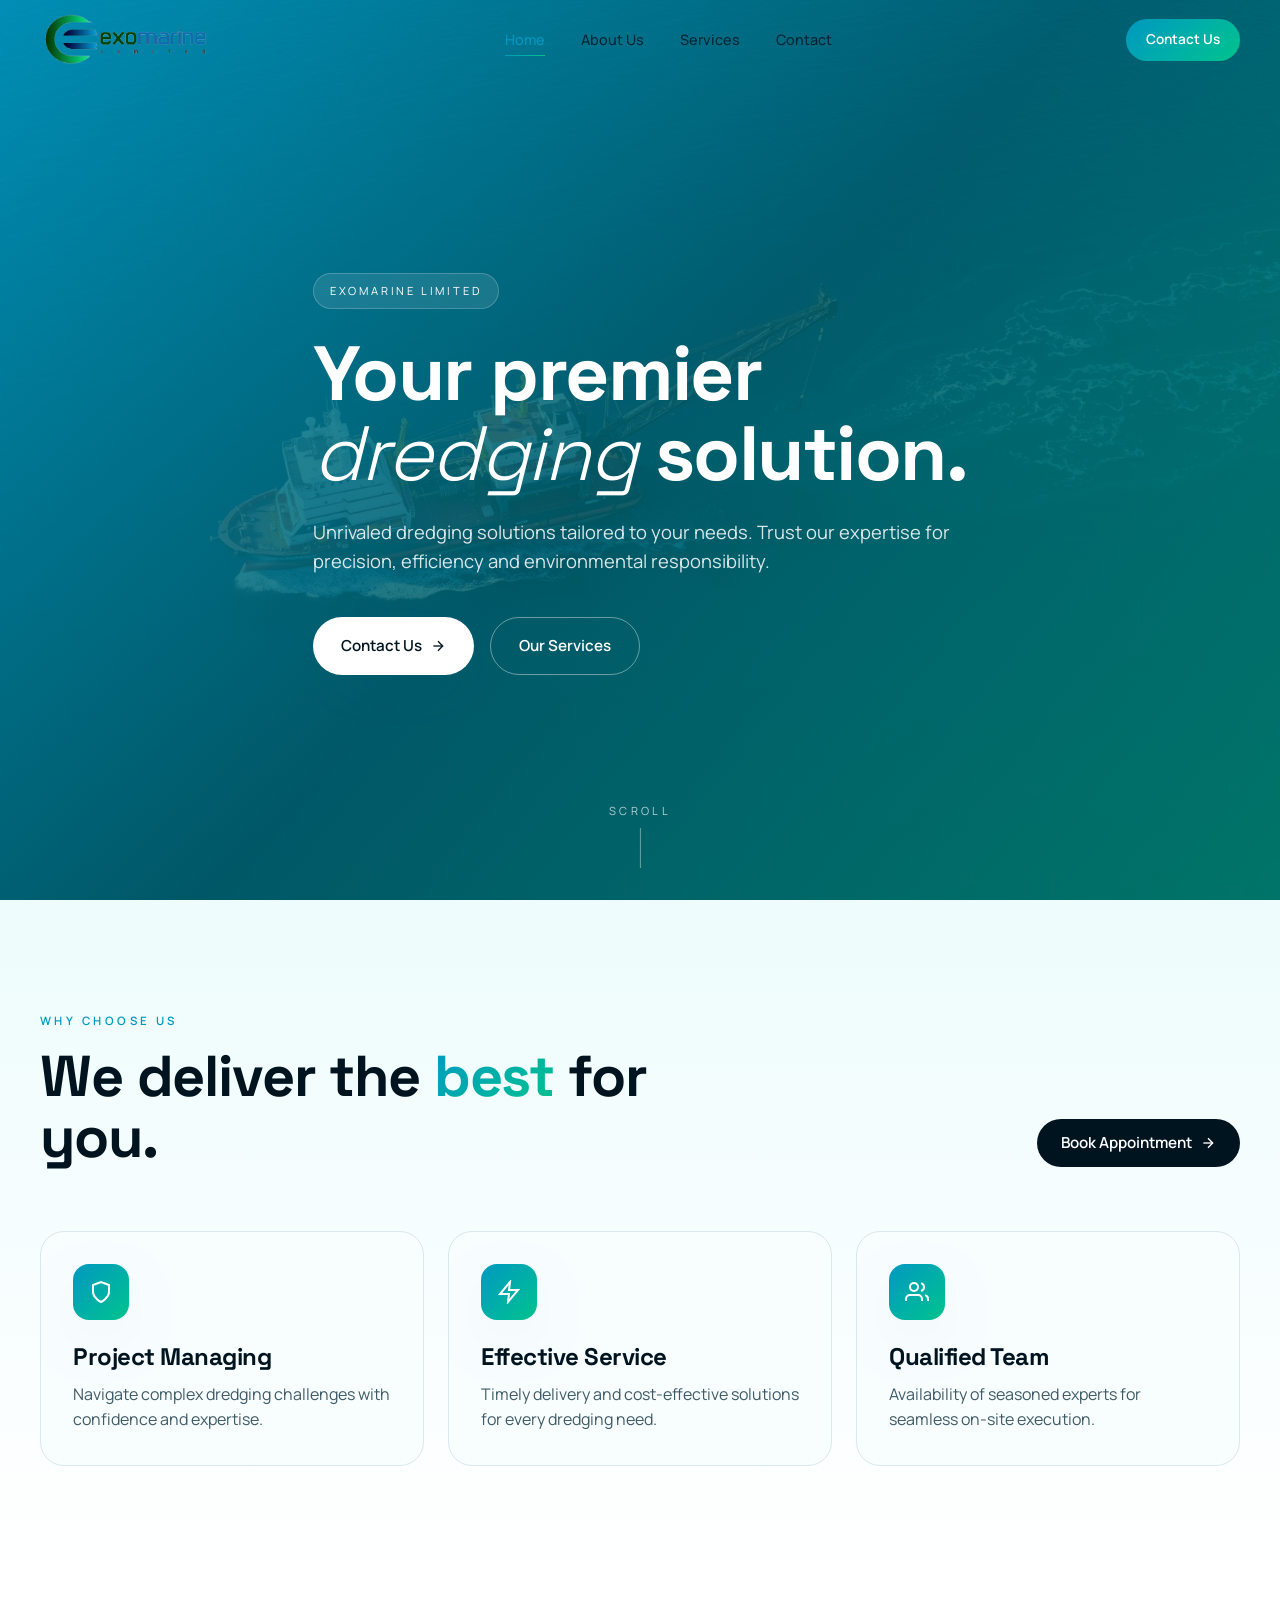
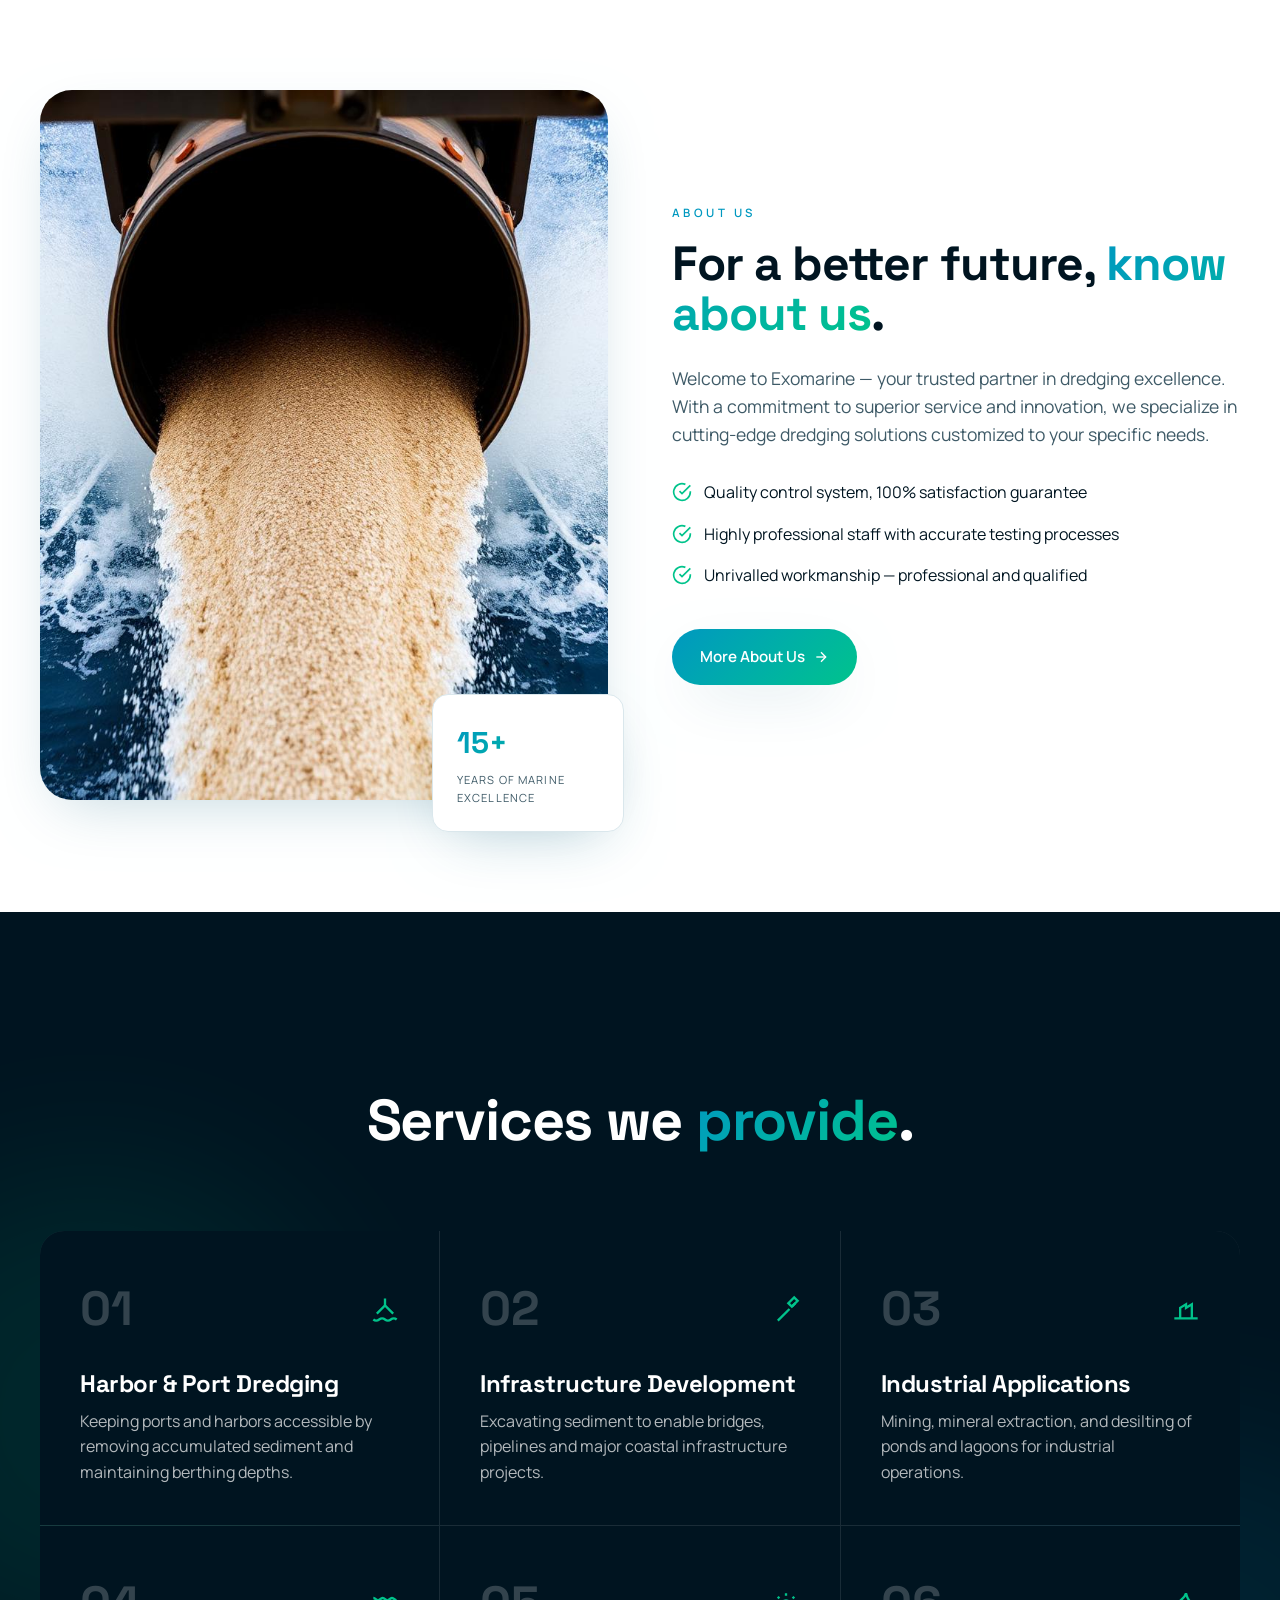
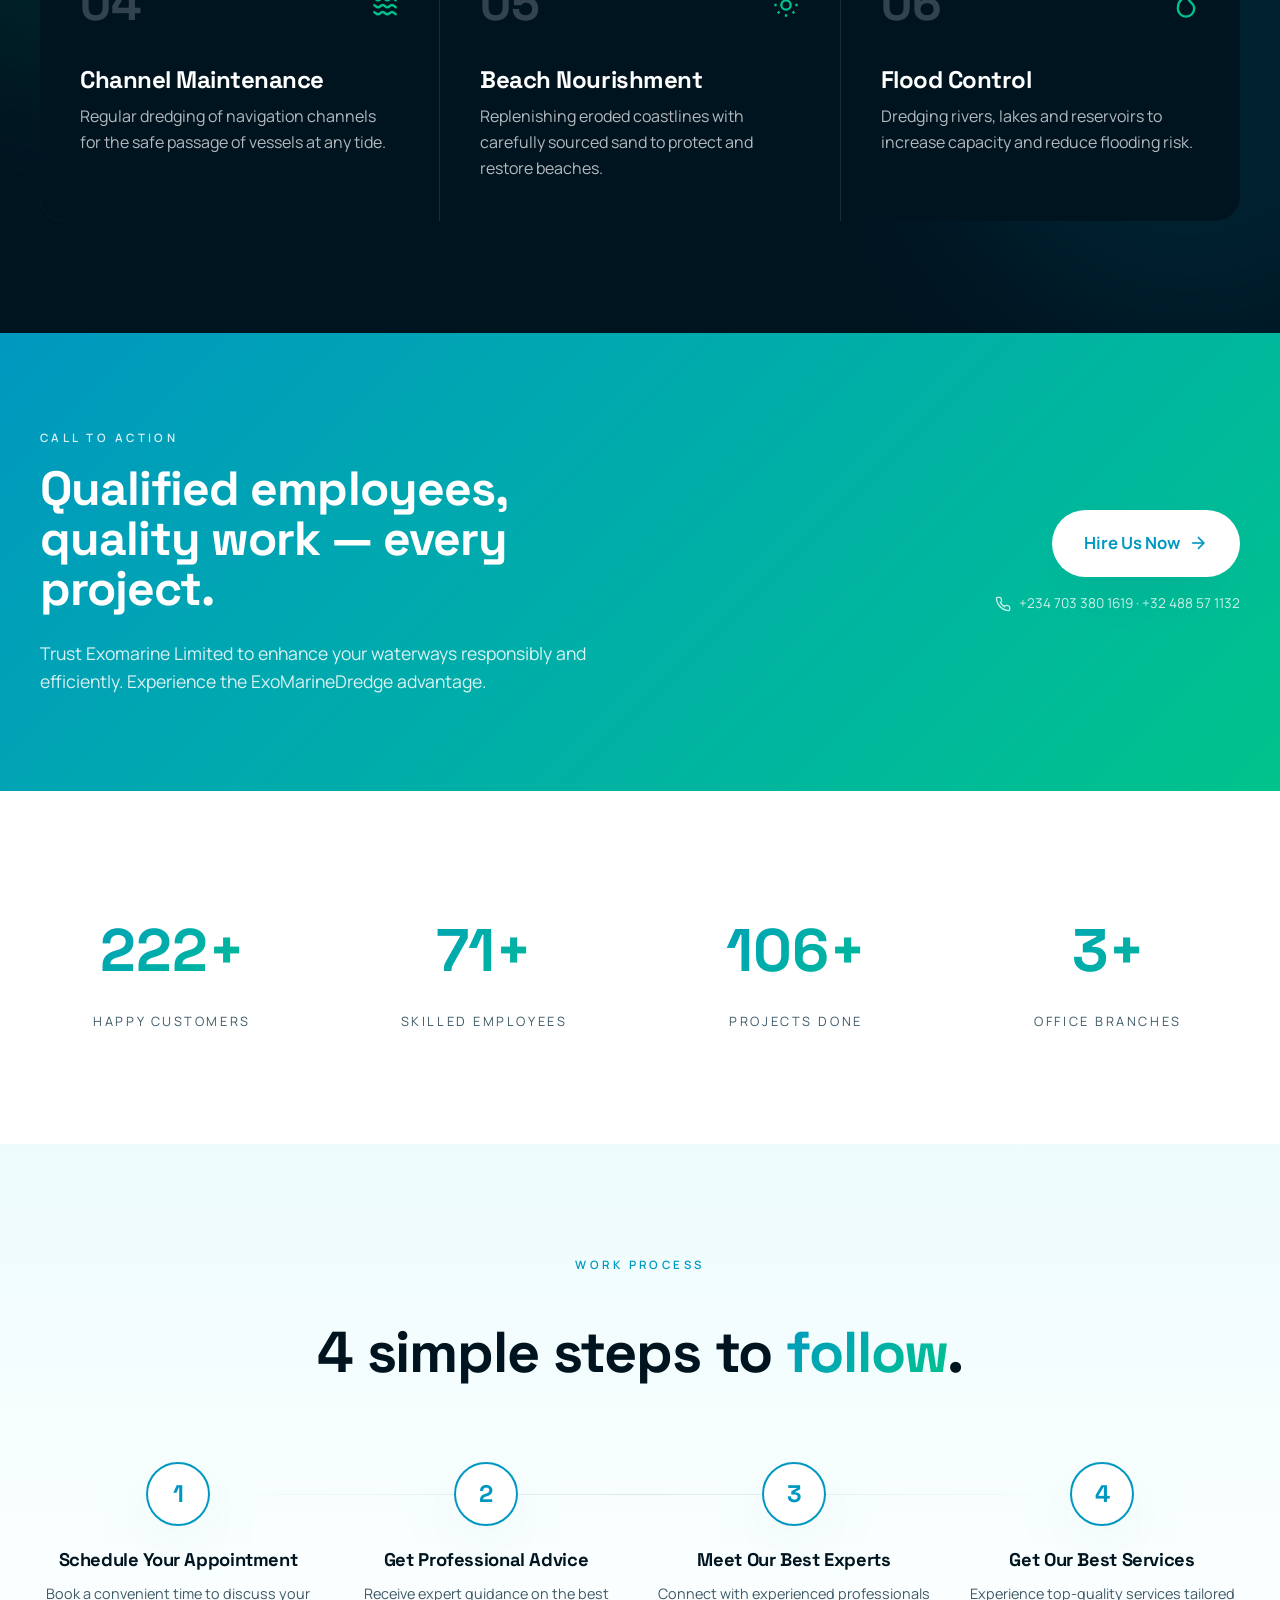
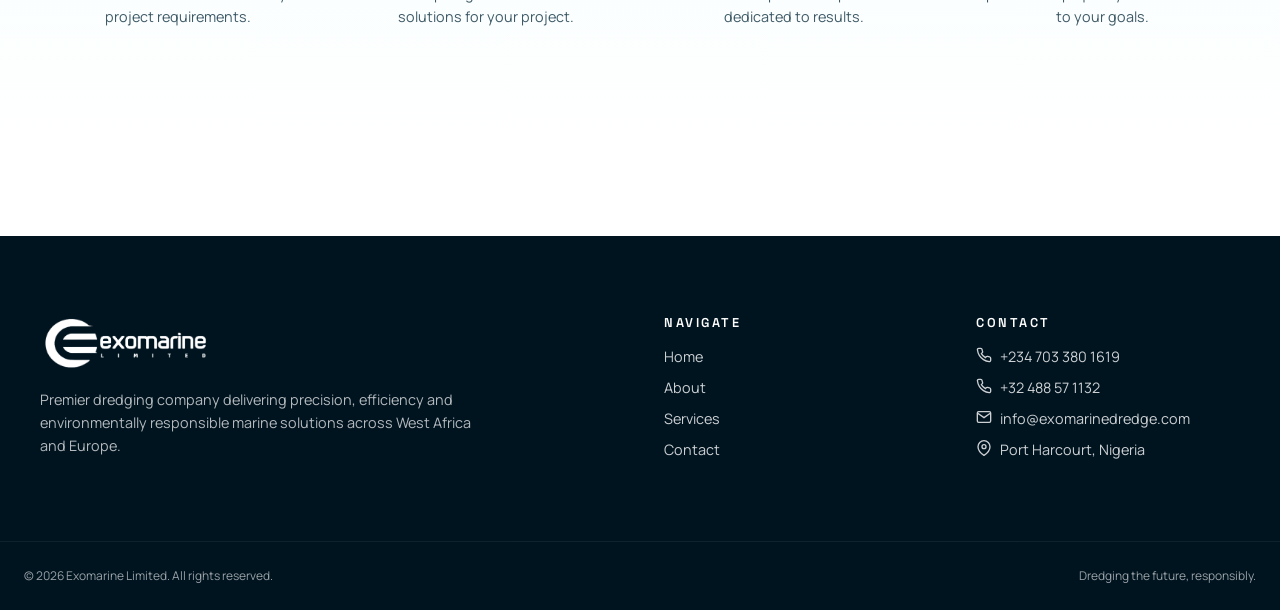
==== commit 8d90bd37: "Update email domain to exomarinedredge.com" ====
--- a/index.html
+++ b/index.html
@@ -218,7 +218,7 @@
       <ul>
         <li><svg viewBox="0 0 24 24" fill="none" stroke="currentColor" stroke-width="2"><path d="M22 16.92v3a2 2 0 0 1-2.18 2 19.79 19.79 0 0 1-8.63-3.07 19.5 19.5 0 0 1-6-6 19.79 19.79 0 0 1-3.07-8.67A2 2 0 0 1 4.11 2h3a2 2 0 0 1 2 1.72 12.84 12.84 0 0 0 .7 2.81 2 2 0 0 1-.45 2.11L8.09 9.91a16 16 0 0 0 6 6l1.27-1.27a2 2 0 0 1 2.11-.45 12.84 12.84 0 0 0 2.81.7A2 2 0 0 1 22 16.92z"/></svg> +234 703 380 1619</li>
         <li><svg viewBox="0 0 24 24" fill="none" stroke="currentColor" stroke-width="2"><path d="M22 16.92v3a2 2 0 0 1-2.18 2 19.79 19.79 0 0 1-8.63-3.07 19.5 19.5 0 0 1-6-6 19.79 19.79 0 0 1-3.07-8.67A2 2 0 0 1 4.11 2h3a2 2 0 0 1 2 1.72 12.84 12.84 0 0 0 .7 2.81 2 2 0 0 1-.45 2.11L8.09 9.91a16 16 0 0 0 6 6l1.27-1.27a2 2 0 0 1 2.11-.45 12.84 12.84 0 0 0 2.81.7A2 2 0 0 1 22 16.92z"/></svg> +32 488 57 1132</li>
-        <li><svg viewBox="0 0 24 24" fill="none" stroke="currentColor" stroke-width="2"><path d="M4 4h16c1.1 0 2 .9 2 2v12c0 1.1-.9 2-2 2H4c-1.1 0-2-.9-2-2V6c0-1.1.9-2 2-2z"/><polyline points="22,6 12,13 2,6"/></svg> info@exomarine.com</li>
+        <li><svg viewBox="0 0 24 24" fill="none" stroke="currentColor" stroke-width="2"><path d="M4 4h16c1.1 0 2 .9 2 2v12c0 1.1-.9 2-2 2H4c-1.1 0-2-.9-2-2V6c0-1.1.9-2 2-2z"/><polyline points="22,6 12,13 2,6"/></svg> info@exomarinedredge.com</li>
         <li><svg viewBox="0 0 24 24" fill="none" stroke="currentColor" stroke-width="2"><path d="M21 10c0 7-9 13-9 13s-9-6-9-13a9 9 0 0 1 18 0z"/><circle cx="12" cy="10" r="3"/></svg> Port Harcourt, Nigeria</li>
       </ul>
     </div>
--- a/css/styles.css
+++ b/css/styles.css
@@ -106,7 +106,7 @@
   height: 80px; display: flex; align-items: center; justify-content: space-between;
 }
 @media (min-width: 1024px) { .header-inner { padding: 0 2.5rem; } }
-.logo img { height: 40px; width: auto; }
+.logo img { height: 56px; width: auto; }
 .nav-desktop { display: none; align-items: center; gap: .25rem; }
 .nav-desktop a {
   position: relative; padding: .5rem 1rem; font-size: .9rem; font-weight: 500;
@@ -395,7 +395,7 @@
   .footer-inner { grid-template-columns: repeat(4, 1fr); padding: 5rem 2.5rem; }
   .footer-brand { grid-column: span 2; }
 }
-.footer-brand img { height: 40px; margin-bottom: 1rem; filter: brightness(0) invert(1); }
+.footer-brand img { height: 56px; margin-bottom: 1rem; filter: brightness(0) invert(1); }
 .footer-brand p { font-size: .9rem; opacity: .7; max-width: 28rem; }
 .footer-col h4 { font-family: var(--font-display); font-weight: 600; font-size: .8rem; text-transform: uppercase; letter-spacing: .2em; margin-bottom: 1rem; }
 .footer-col ul { list-style: none; display: flex; flex-direction: column; gap: .5rem; font-size: .9rem; opacity: .8; }
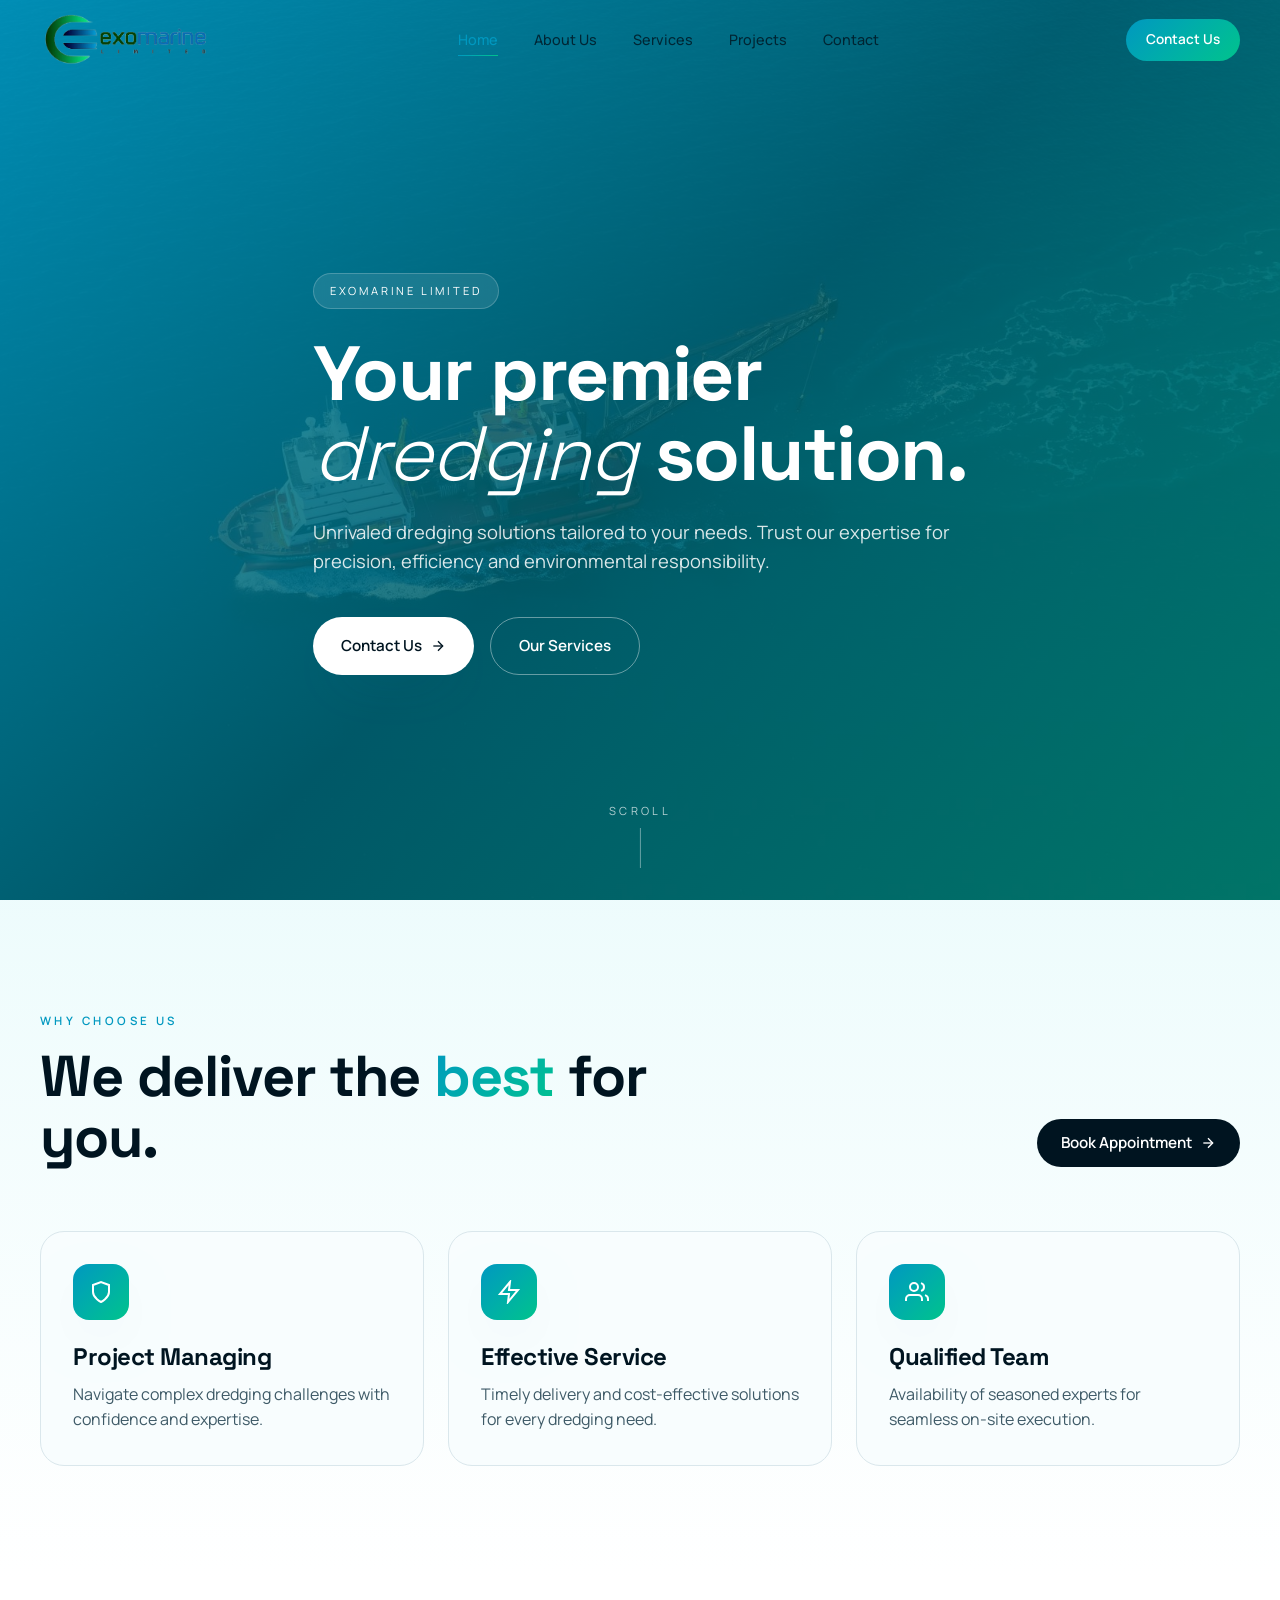
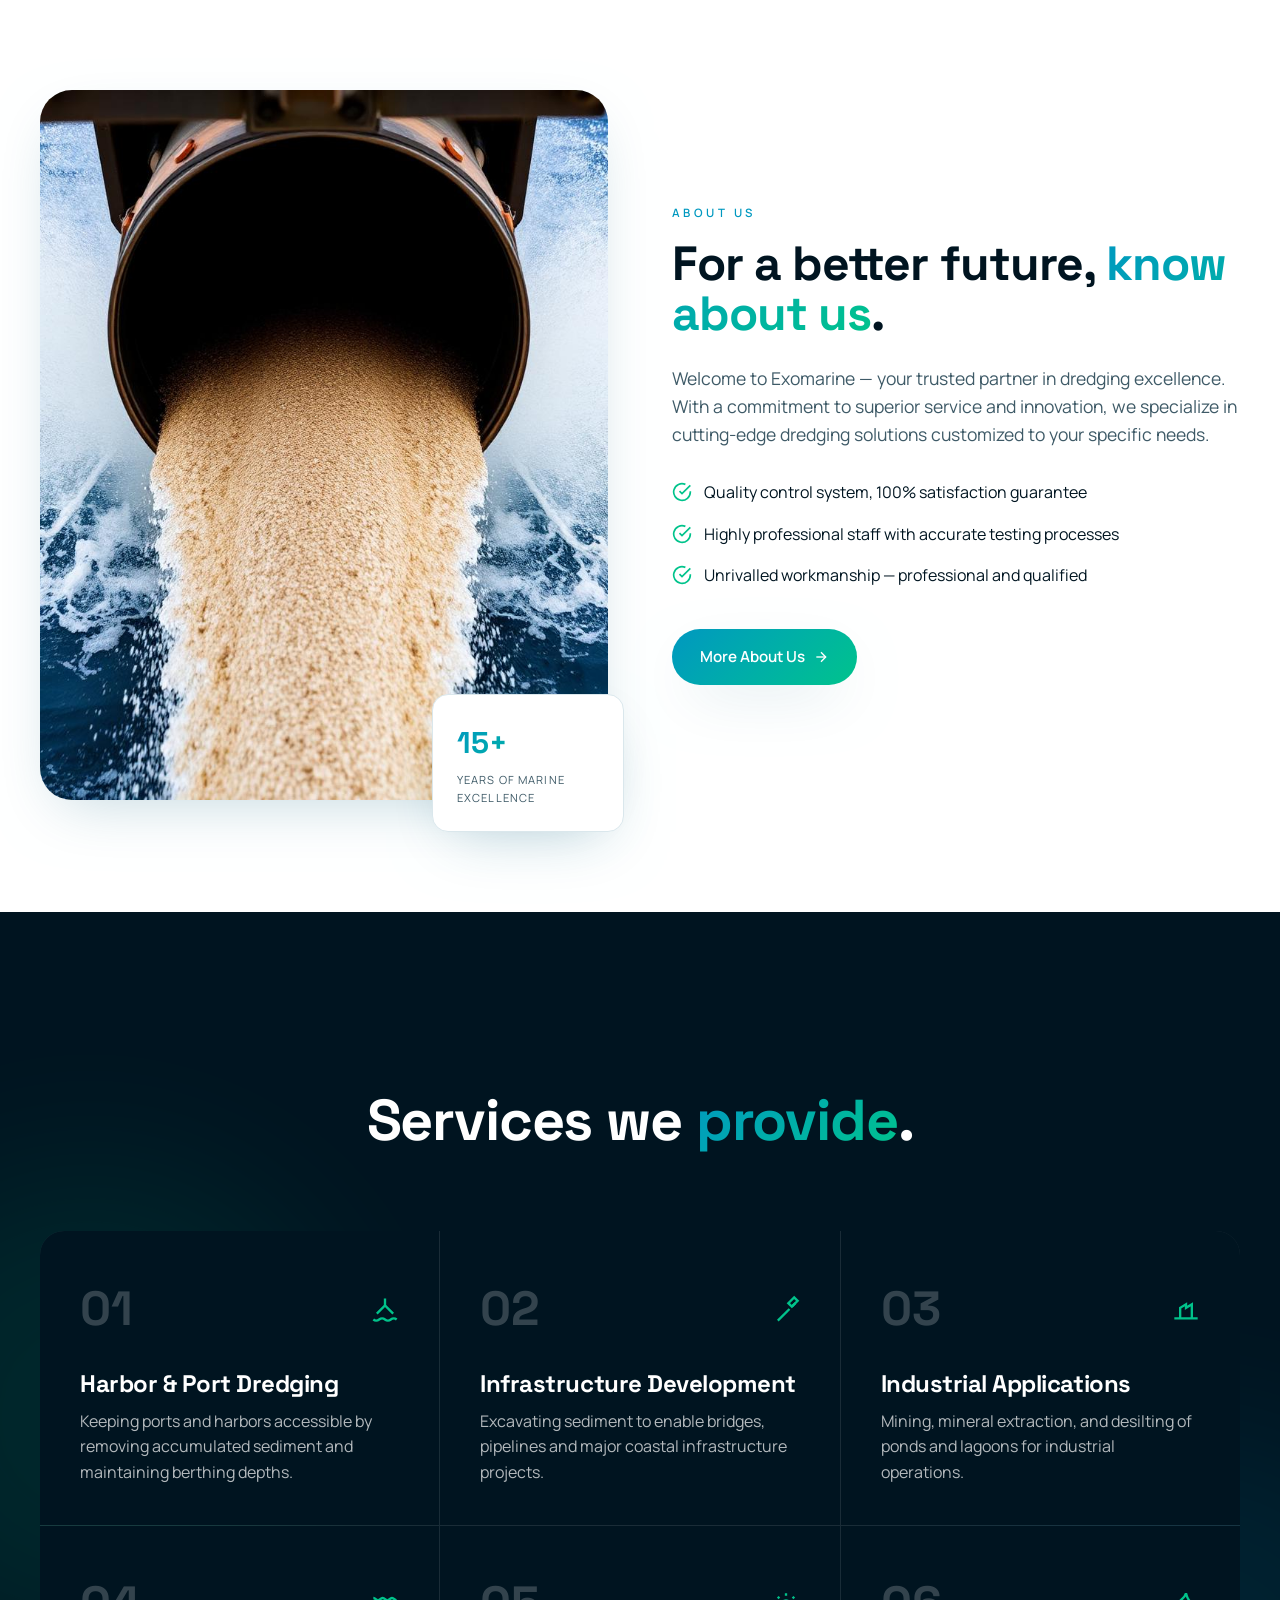
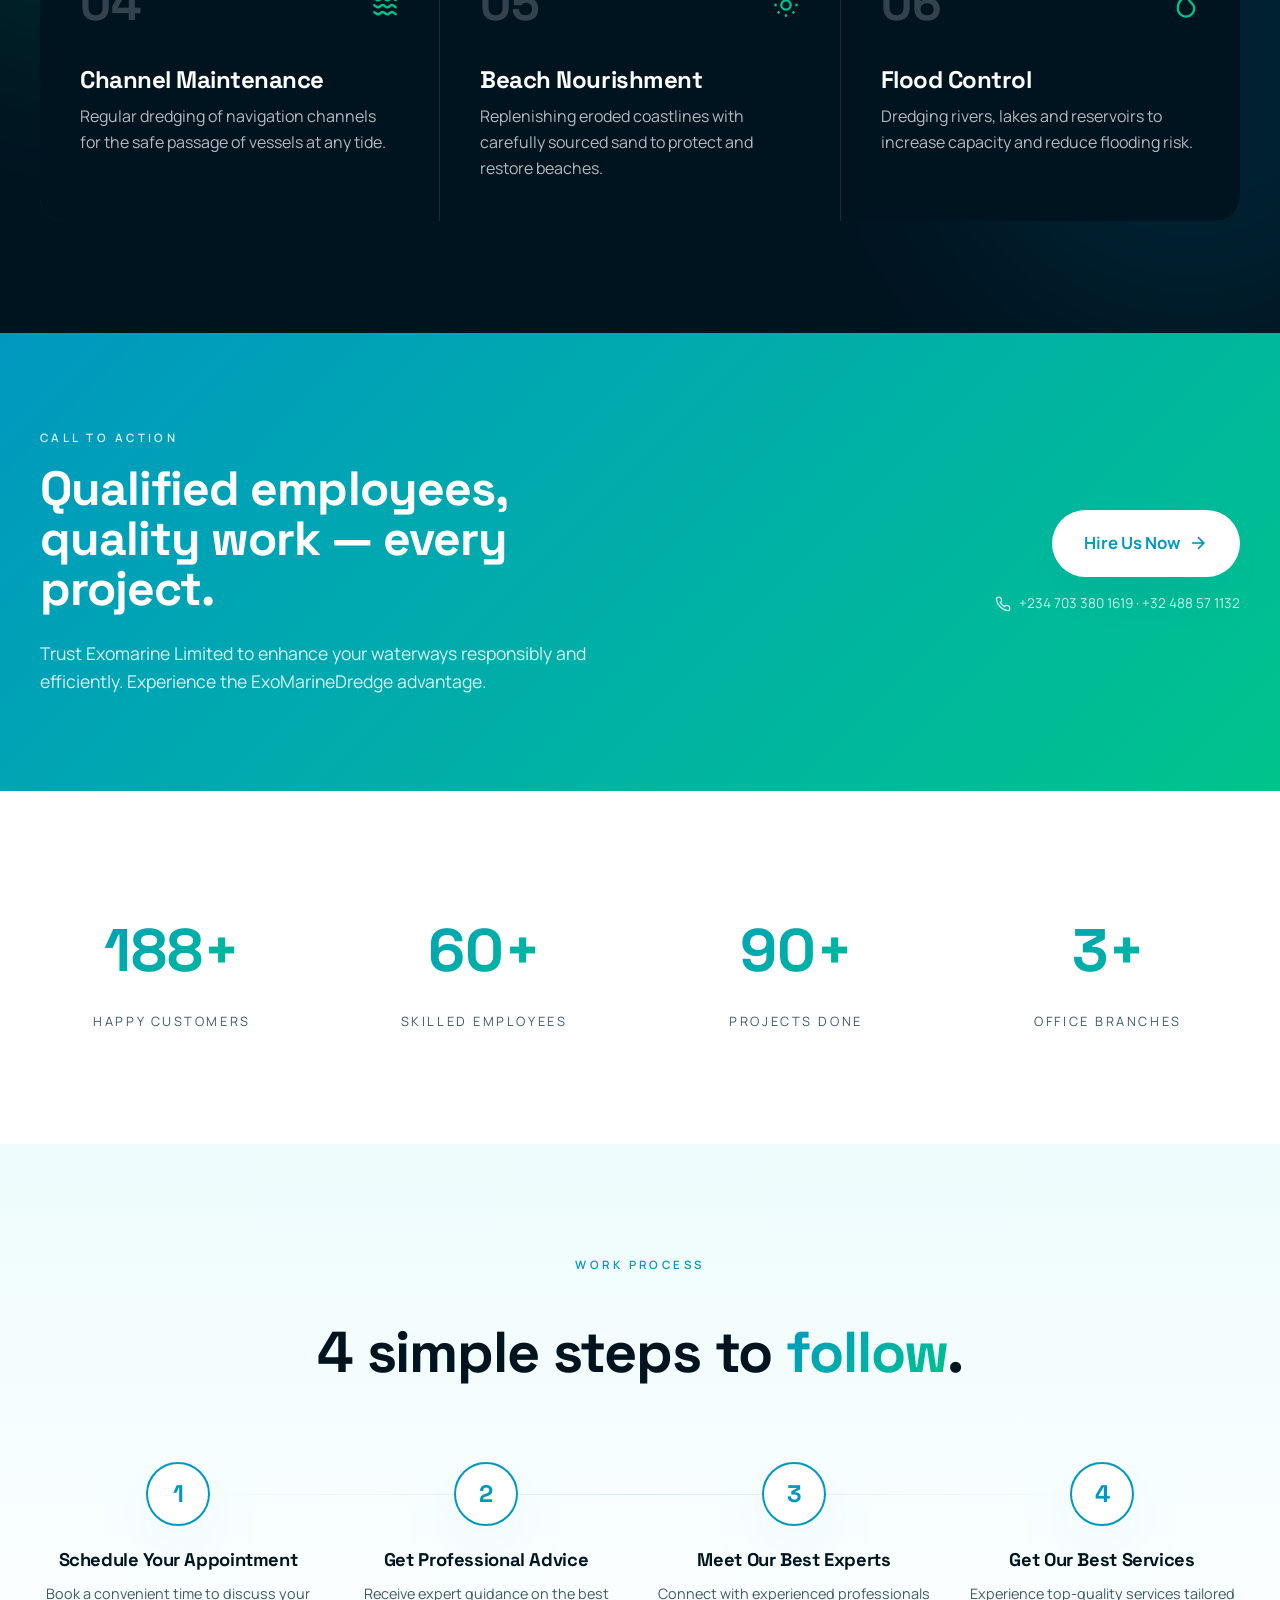
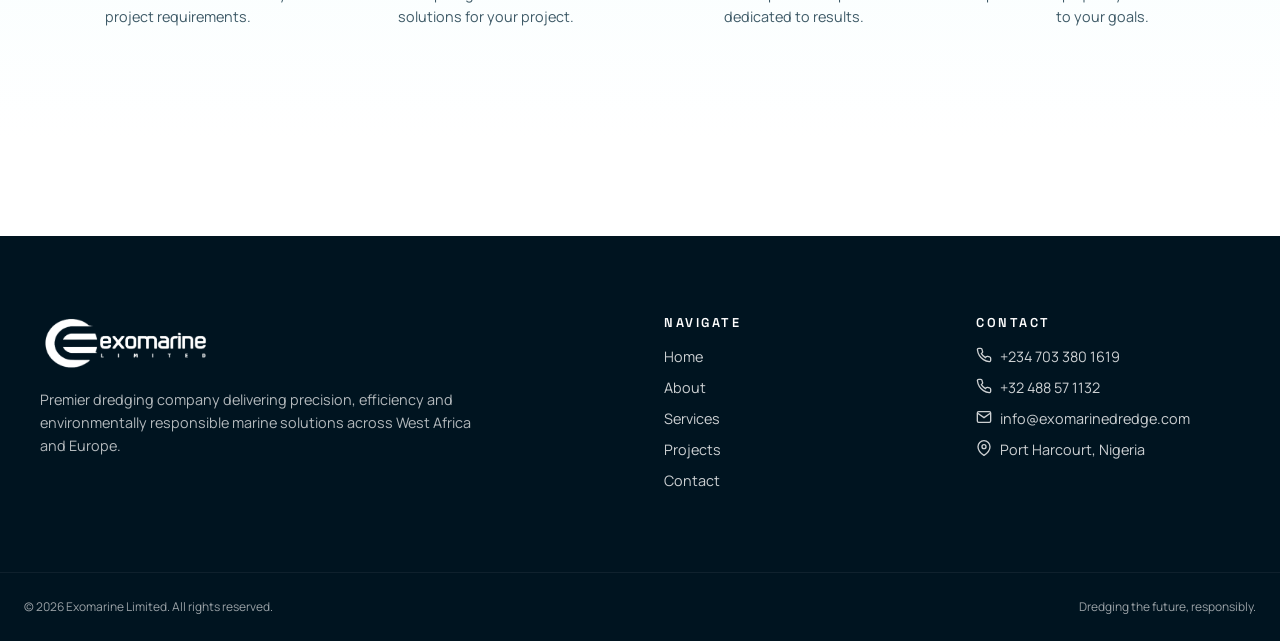
==== commit 889965d7: "Add Projects nav link & bento-style projects page" ====
--- a/index.html
+++ b/index.html
@@ -18,6 +18,7 @@
       <a href="index.html" class="active">Home</a>
       <a href="about.html">About Us</a>
       <a href="services.html">Services</a>
+      <a href="projects.html">Projects</a>
       <a href="contact.html">Contact</a>
     </nav>
     <a href="contact.html" class="btn btn-brand header-cta">Contact Us</a>
@@ -29,6 +30,7 @@
     <a href="index.html">Home</a>
     <a href="about.html">About Us</a>
     <a href="services.html">Services</a>
+    <a href="projects.html">Projects</a>
     <a href="contact.html">Contact</a>
     <a href="contact.html" class="btn btn-brand">Contact Us</a>
   </nav>
@@ -210,6 +212,7 @@
         <li><a href="index.html">Home</a></li>
         <li><a href="about.html">About</a></li>
         <li><a href="services.html">Services</a></li>
+        <li><a href="projects.html">Projects</a></li>
         <li><a href="contact.html">Contact</a></li>
       </ul>
     </div>
--- a/css/styles.css
+++ b/css/styles.css
@@ -409,6 +409,108 @@
   max-width: 1280px; margin: 0 auto;
 }
 
+/* Bento grid (Projects page) */
+.bento-grid {
+  display: grid;
+  gap: 1.5rem;
+  grid-template-columns: repeat(2, 1fr);
+}
+@media (min-width: 768px) {
+  .bento-grid {
+    grid-template-columns: repeat(4, 1fr);
+    grid-auto-rows: 240px;
+  }
+}
+.bento-item {
+  position: relative;
+  border-radius: 1.5rem;
+  overflow: hidden;
+  background: var(--card);
+  border: 1px solid var(--border);
+  transition: transform .5s, box-shadow .5s;
+  min-height: 220px;
+}
+.bento-item:hover {
+  transform: translateY(-4px);
+  box-shadow: var(--shadow-elegant);
+}
+.bento-item .bento-img {
+  width: 100%;
+  height: 100%;
+  background: oklch(0.88 0.01 220);
+  display: grid;
+  place-items: center;
+  color: oklch(0.7 0.02 220);
+  font-size: .85rem;
+}
+.bento-item .bento-img svg {
+  width: 48px;
+  height: 48px;
+  opacity: .4;
+}
+.bento-item .bento-content {
+  position: absolute;
+  bottom: 0;
+  left: 0;
+  right: 0;
+  padding: 1.5rem;
+  background: linear-gradient(transparent, oklch(0 0 0 / .6));
+  color: #fff;
+}
+.bento-item .bento-tag {
+  display: inline-block;
+  font-size: .65rem;
+  text-transform: uppercase;
+  letter-spacing: .15em;
+  padding: .25rem .75rem;
+  border-radius: 999px;
+  background: rgba(255,255,255,.15);
+  backdrop-filter: blur(6px);
+  margin-bottom: .5rem;
+}
+.bento-item h3 {
+  font-size: 1.1rem;
+  font-weight: 600;
+}
+.bento-item p {
+  font-size: .8rem;
+  opacity: .8;
+  margin-top: .25rem;
+}
+.bento-featured {
+  grid-column: span 2;
+  grid-row: span 2;
+  min-height: 380px;
+}
+.bento-featured h3 {
+  font-size: 1.5rem;
+}
+.bento-wide {
+  grid-column: span 2;
+}
+.bento-tall {
+  grid-row: span 2;
+}
+.bento-full {
+  grid-column: 1 / -1;
+}
+@media (max-width: 767px) {
+  .bento-grid {
+    grid-template-columns: 1fr;
+  }
+  .bento-featured {
+    grid-column: span 1;
+    grid-row: span 1;
+    min-height: 220px;
+  }
+  .bento-wide, .bento-full {
+    grid-column: span 1;
+  }
+  .bento-tall {
+    grid-row: span 1;
+  }
+}
+
 /* Reveal animations */
 .reveal { opacity: 0; transform: translateY(40px);
   transition: opacity .8s cubic-bezier(0.22, 1, 0.36, 1), transform .8s cubic-bezier(0.22, 1, 0.36, 1); }
